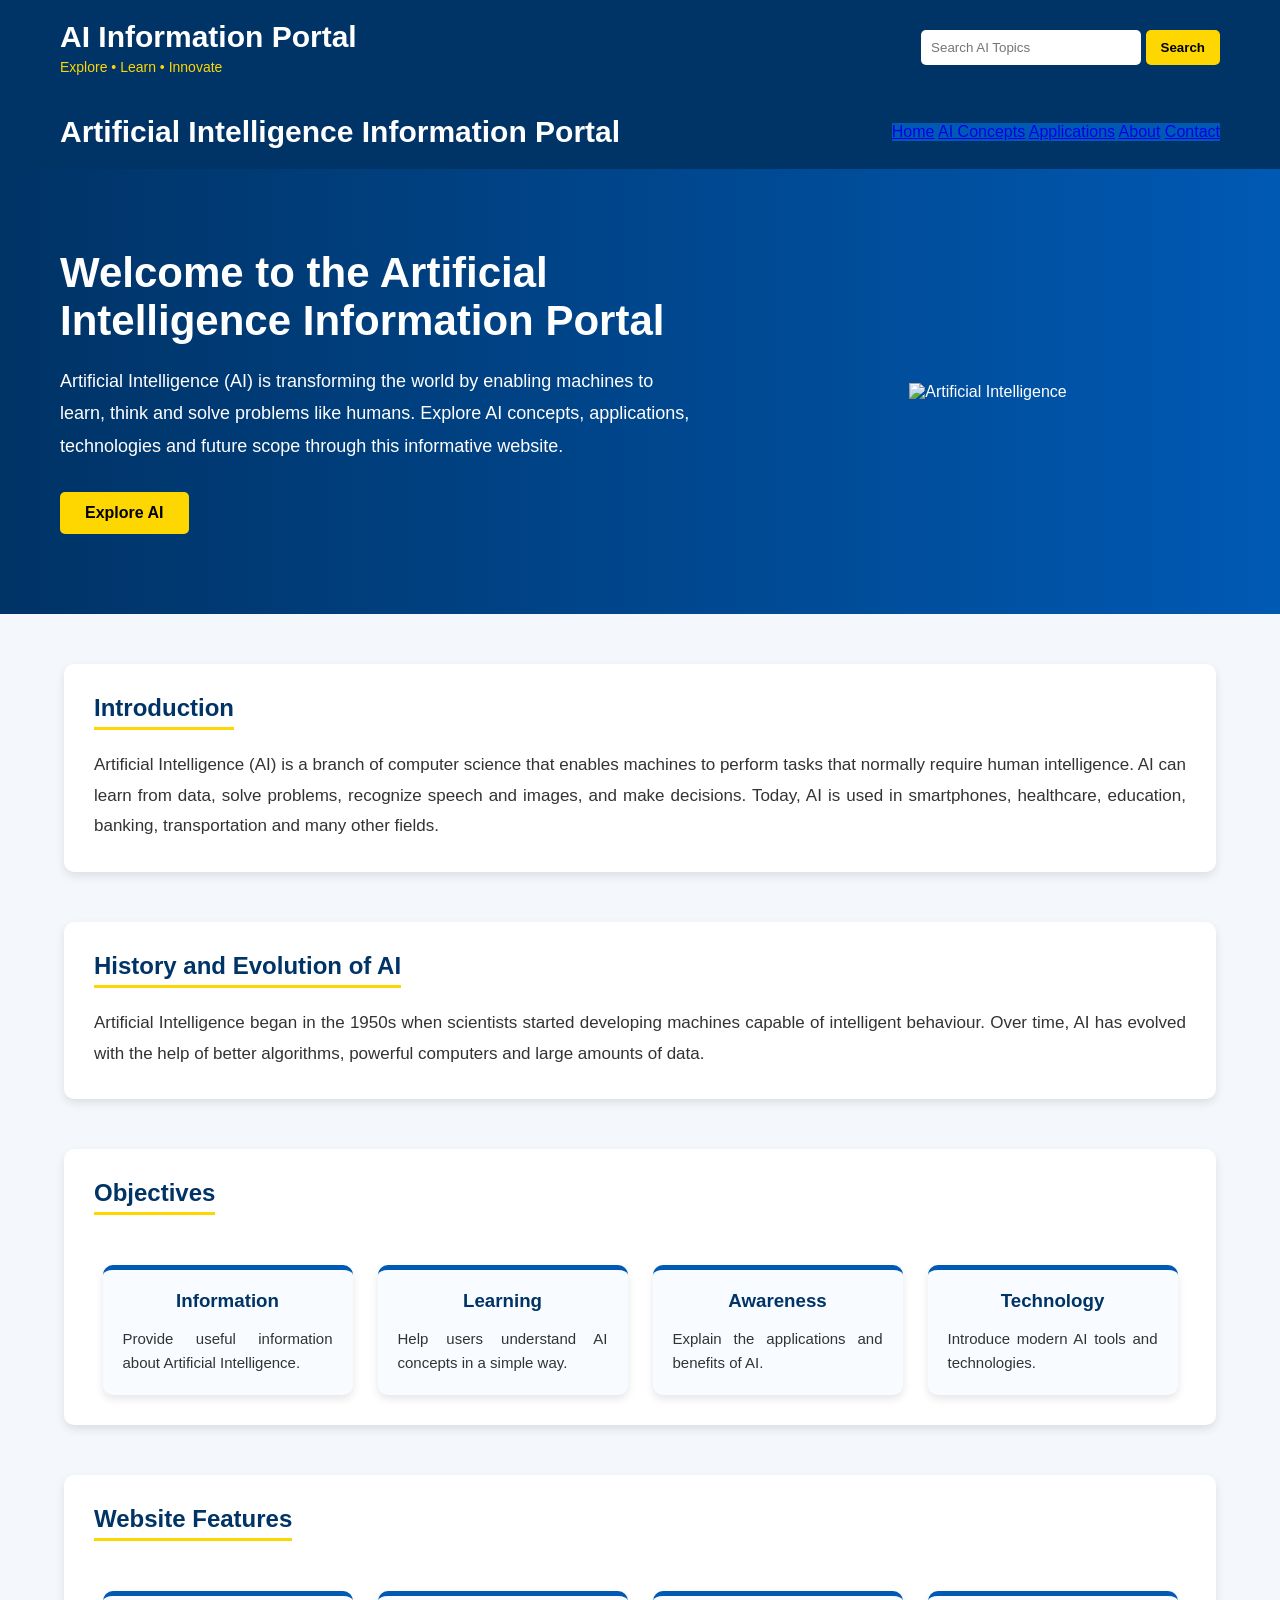
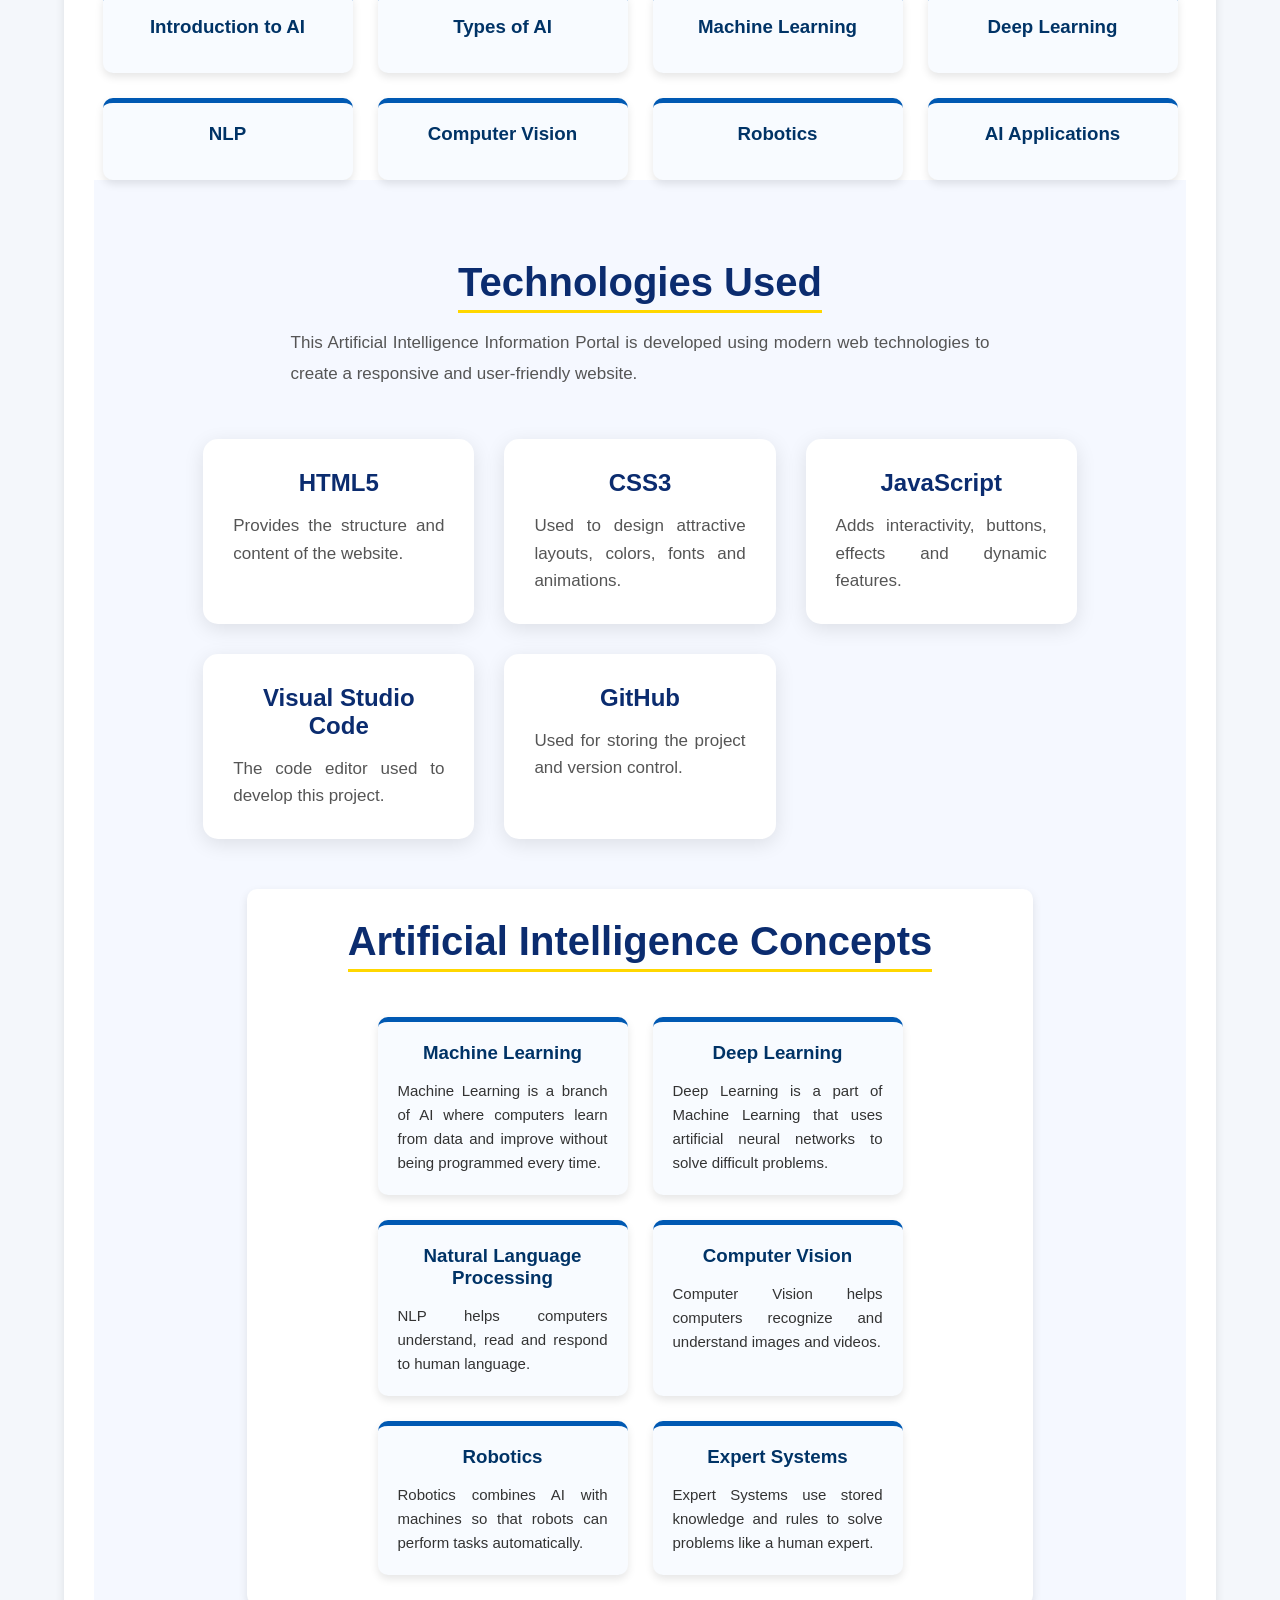
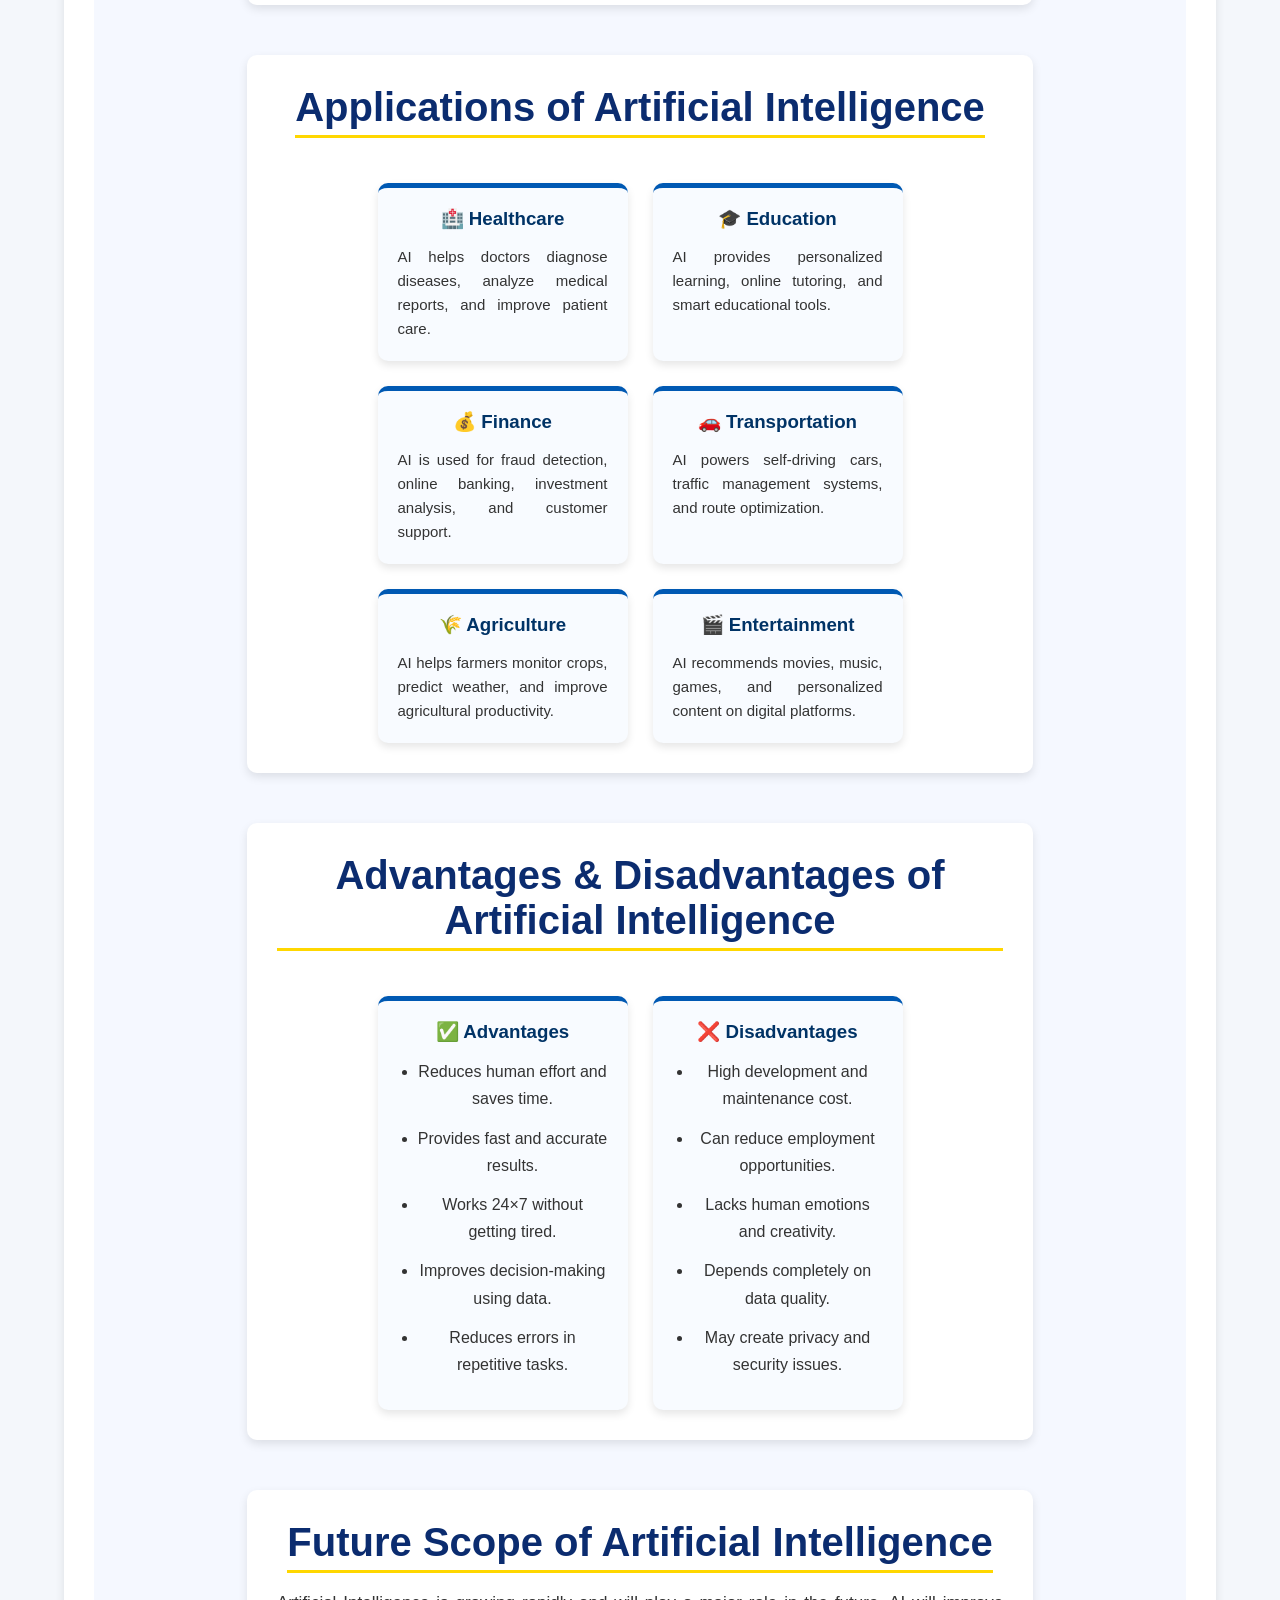
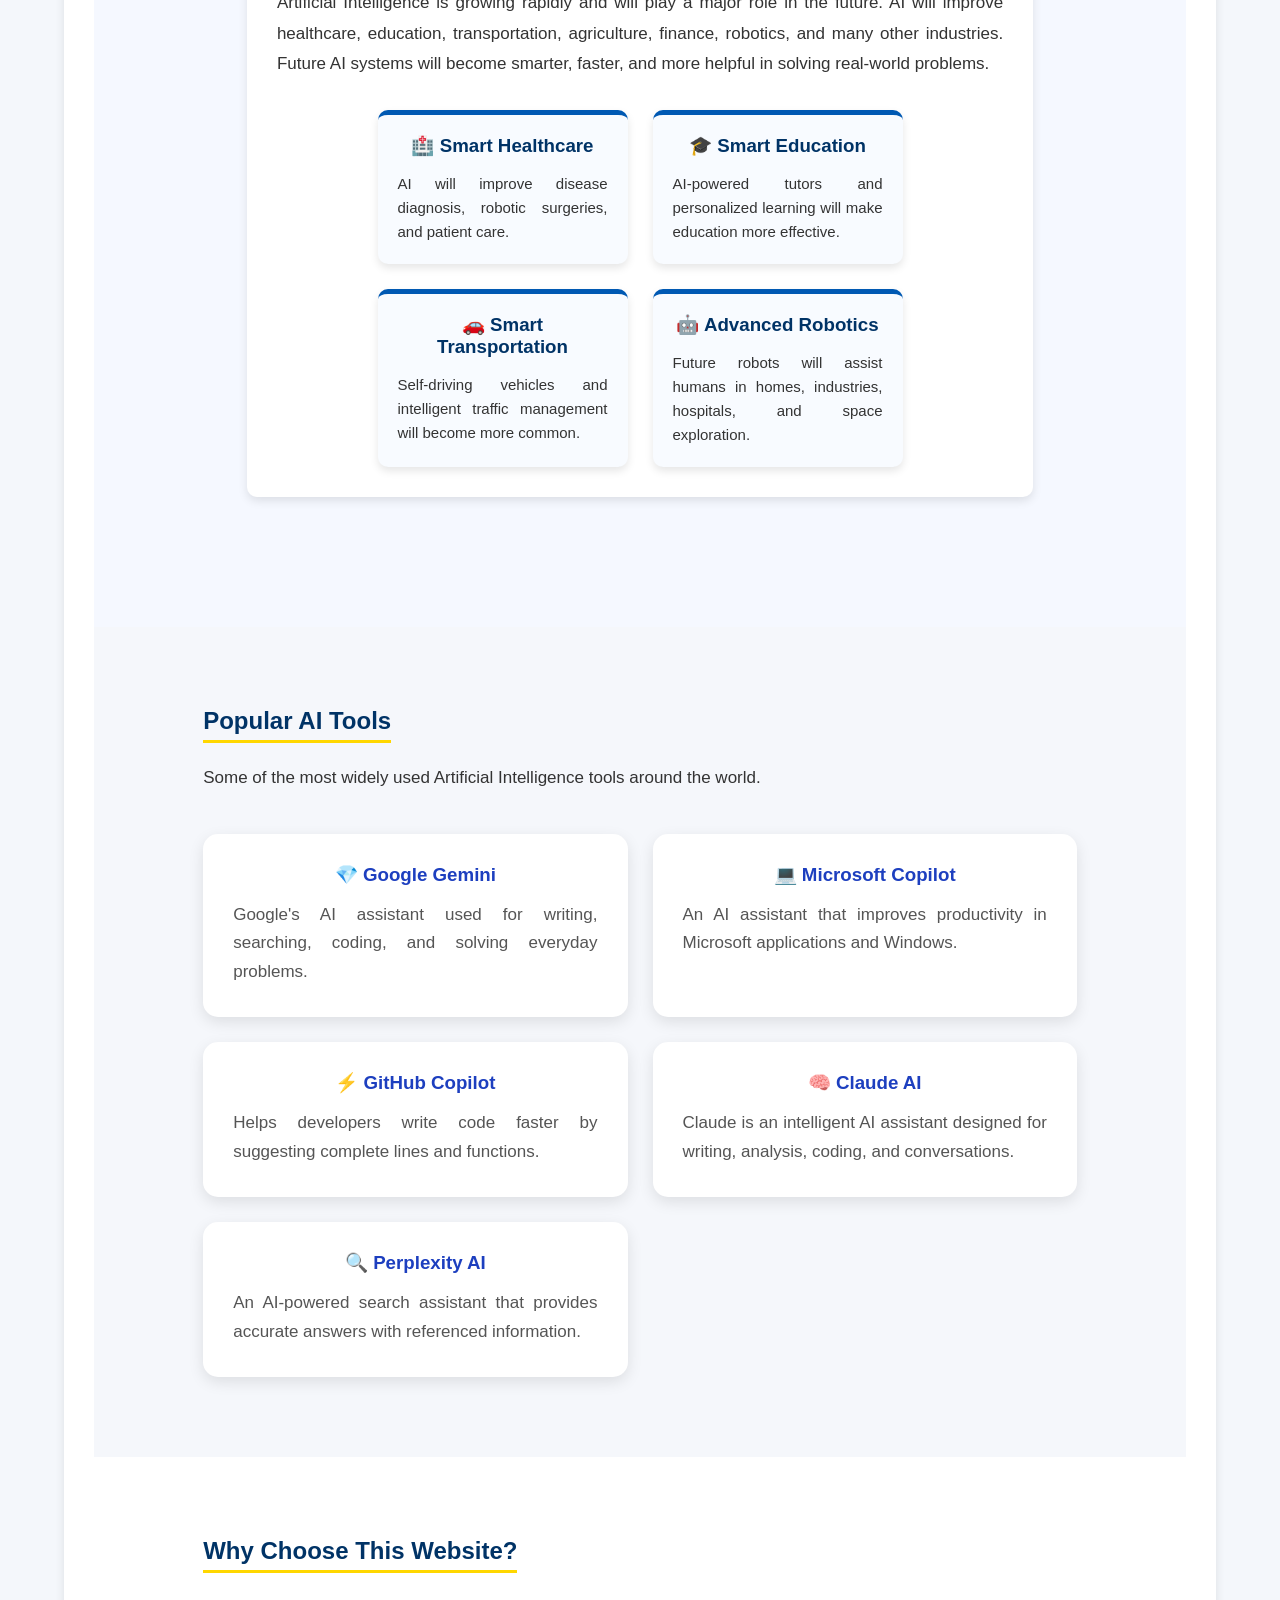
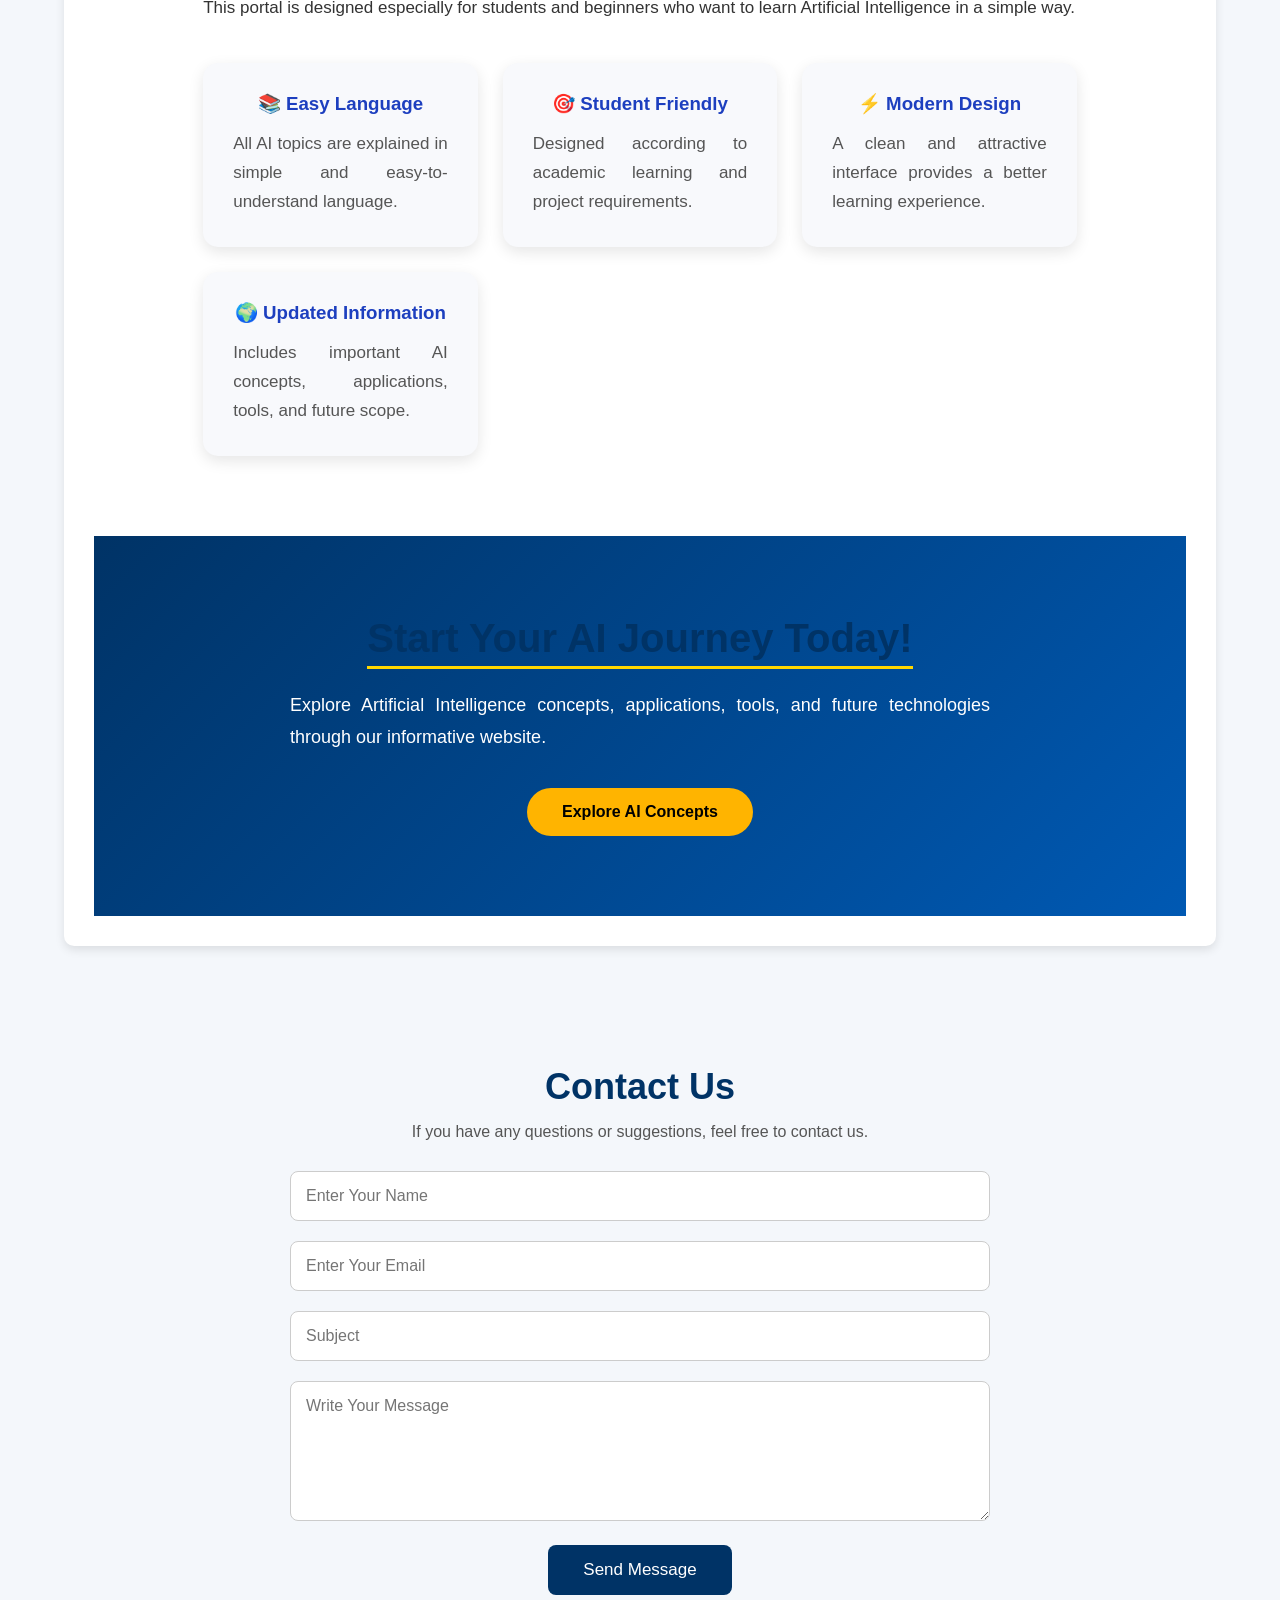
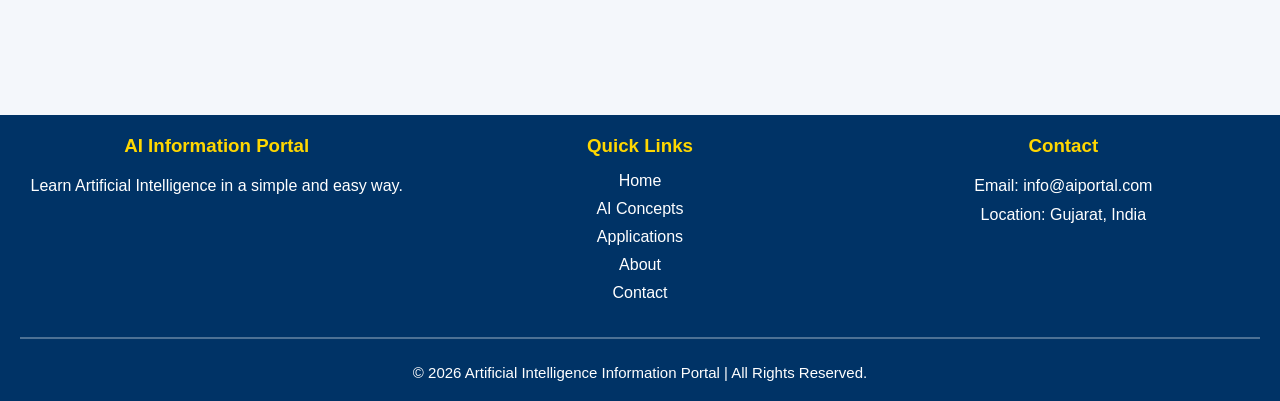
==== index.html @ 0cfbfbe3 "Add files via upload" ====
<!DOCTYPE html>
<html lang="en">

<head>
    <meta charset="UTF-8">
    <meta name="viewport" content="width=device-width, initial-scale=1.0">
    <title>Artificial Intelligence Information Portal</title>

    <link rel="stylesheet" href="style2.css">
</head>

<body>

    <!-- ================= HEADER ================= -->

    <header>

        <div class="logo">

            <h1>AI Information Portal</h1>

            <p>Explore • Learn • Innovate</p>

        </div>

        <div class="search">

            <input type="text" placeholder="Search AI Topics">

            <button>Search</button>

        </div>

    </header>

    <!-- ================= NAVIGATION ================= -->
<header>
    <div class="logo">
        <h1>Artificial Intelligence Information Portal</h1>
    </div>

   <nav>
    <a href="index.html">Home</a>
    <a href="#">AI Concepts</a>
    <a href="#">Applications</a>
    <a href="#">About</a>
    <a href="#">Contact</a>
</nav>
</header>
    <!-- ================= HERO SECTION ================= -->

    <section class="hero">

        <div class="hero-text">

            <h2>Welcome to the Artificial Intelligence Information Portal</h2>

            <p>

                Artificial Intelligence (AI) is transforming the world by enabling
                machines to learn, think and solve problems like humans.

                Explore AI concepts, applications, technologies and future scope
                through this informative website.

            </p>

            <a href="#" class="btn">
    Explore AI
</a>

        </div>

        <div class="hero-image">

            <!-- We will add an AI image later -->

            <img src="images/ai-banner.png"
                 alt="Artificial Intelligence">

        </div>

    </section>

    <!-- ================= INTRODUCTION ================= -->

    <section class="content">

        <h2>Introduction</h2>

        <p>

            Artificial Intelligence (AI) is a branch of computer science that
            enables machines to perform tasks that normally require human
            intelligence. AI can learn from data, solve problems,
            recognize speech and images, and make decisions.
            Today, AI is used in smartphones, healthcare,
            education, banking, transportation and many other fields.

        </p>

    </section>

    <!-- ================= HISTORY ================= -->

    <section class="content">

        <h2>History and Evolution of AI</h2>

        <p>

            Artificial Intelligence began in the 1950s when scientists started
            developing machines capable of intelligent behaviour.
            Over time, AI has evolved with the help of better algorithms,
            powerful computers and large amounts of data.

        </p>

    </section>
        <!-- ================= OBJECTIVES ================= -->

    <section class="content">

        <h2>Objectives</h2>

        <div class="card-container">

            <div class="card">
                <h3>Information</h3>
                <p>Provide useful information about Artificial Intelligence.</p>
            </div>

            <div class="card">
                <h3>Learning</h3>
                <p>Help users understand AI concepts in a simple way.</p>
            </div>

            <div class="card">
                <h3>Awareness</h3>
                <p>Explain the applications and benefits of AI.</p>
            </div>

            <div class="card">
                <h3>Technology</h3>
                <p>Introduce modern AI tools and technologies.</p>
            </div>

        </div>

    </section>

    <!-- ================= FEATURES ================= -->

    <section class="content">

        <h2>Website Features</h2>

        <div class="card-container">

            <div class="card">
                <h3>Introduction to AI</h3>
            </div>

            <div class="card">
                <h3>Types of AI</h3>
            </div>

            <div class="card">
                <h3>Machine Learning</h3>
            </div>

            <div class="card">
                <h3>Deep Learning</h3>
            </div>

            <div class="card">
                <h3>NLP</h3>
            </div>

            <div class="card">
                <h3>Computer Vision</h3>
            </div>

            <div class="card">
                <h3>Robotics</h3>
            </div>

            <div class="card">
                <h3>AI Applications</h3>
            </div>

        </div>
        <!-- Technologies Used Section -->
<section class="technologies">
    <div class="container">
        <h2>Technologies Used</h2>
        <p class="section-text">
            This Artificial Intelligence Information Portal is developed using modern web technologies to create a responsive and user-friendly website.
        </p>

        <div class="tech-container">

            <div class="tech-box">
                <h3>HTML5</h3>
                <p>Provides the structure and content of the website.</p>
            </div>

            <div class="tech-box">
                <h3>CSS3</h3>
                <p>Used to design attractive layouts, colors, fonts and animations.</p>
            </div>

            <div class="tech-box">
                <h3>JavaScript</h3>
                <p>Adds interactivity, buttons, effects and dynamic features.</p>
            </div>

            <div class="tech-box">
                <h3>Visual Studio Code</h3>
                <p>The code editor used to develop this project.</p>
            </div>

            <div class="tech-box">
                <h3>GitHub</h3>
                <p>Used for storing the project and version control.</p>
            </div>

        </div>
    </div>
    <!-- ================= AI CONCEPTS ================= -->

<section class="content">

<h2>Artificial Intelligence Concepts</h2>

<div class="card-container">

<div class="card">
<h3>Machine Learning</h3>
<p>Machine Learning is a branch of AI where computers learn from data and improve without being programmed every time.</p>
</div>

<div class="card">
<h3>Deep Learning</h3>
<p>Deep Learning is a part of Machine Learning that uses artificial neural networks to solve difficult problems.</p>
</div>

<div class="card">
<h3>Natural Language Processing</h3>
<p>NLP helps computers understand, read and respond to human language.</p>
</div>

<div class="card">
<h3>Computer Vision</h3>
<p>Computer Vision helps computers recognize and understand images and videos.</p>
</div>

<div class="card">
<h3>Robotics</h3>
<p>Robotics combines AI with machines so that robots can perform tasks automatically.</p>
</div>

<div class="card">
<h3>Expert Systems</h3>
<p>Expert Systems use stored knowledge and rules to solve problems like a human expert.</p>
</div>

</div>

</section>

<!-- ================= AI APPLICATIONS ================= -->

<section class="content">

<h2>Applications of Artificial Intelligence</h2>

<div class="card-container">

<div class="card">
<h3>🏥 Healthcare</h3>
<p>AI helps doctors diagnose diseases, analyze medical reports, and improve patient care.</p>
</div>

<div class="card">
<h3>🎓 Education</h3>
<p>AI provides personalized learning, online tutoring, and smart educational tools.</p>
</div>

<div class="card">
<h3>💰 Finance</h3>
<p>AI is used for fraud detection, online banking, investment analysis, and customer support.</p>
</div>

<div class="card">
<h3>🚗 Transportation</h3>
<p>AI powers self-driving cars, traffic management systems, and route optimization.</p>
</div>

<div class="card">
<h3>🌾 Agriculture</h3>
<p>AI helps farmers monitor crops, predict weather, and improve agricultural productivity.</p>
</div>

<div class="card">
<h3>🎬 Entertainment</h3>
<p>AI recommends movies, music, games, and personalized content on digital platforms.</p>
</div>

</div>

</section>

<!-- ================= ADVANTAGES & DISADVANTAGES ================= -->

<section class="content">

    <h2>Advantages & Disadvantages of Artificial Intelligence</h2>

    <div class="card-container">

        <div class="card">
            <h3>✅ Advantages</h3>

            <ul class="ai-list">
                <li>Reduces human effort and saves time.</li>
                <li>Provides fast and accurate results.</li>
                <li>Works 24×7 without getting tired.</li>
                <li>Improves decision-making using data.</li>
                <li>Reduces errors in repetitive tasks.</li>
            </ul>

        </div>

        <div class="card">
            <h3>❌ Disadvantages</h3>

            <ul class="ai-list">
                <li>High development and maintenance cost.</li>
                <li>Can reduce employment opportunities.</li>
                <li>Lacks human emotions and creativity.</li>
                <li>Depends completely on data quality.</li>
                <li>May create privacy and security issues.</li>
            </ul>

        </div>

    </div>

</section>

<!-- ================= FUTURE SCOPE ================= -->

<section class="content">

    <h2>Future Scope of Artificial Intelligence</h2>

    <p>
        Artificial Intelligence is growing rapidly and will play a major role in the future.
        AI will improve healthcare, education, transportation, agriculture, finance,
        robotics, and many other industries. Future AI systems will become smarter,
        faster, and more helpful in solving real-world problems.
    </p>

    <div class="card-container">

        <div class="card">
            <h3>🏥 Smart Healthcare</h3>
            <p>AI will improve disease diagnosis, robotic surgeries, and patient care.</p>
        </div>

        <div class="card">
            <h3>🎓 Smart Education</h3>
            <p>AI-powered tutors and personalized learning will make education more effective.</p>
        </div>

        <div class="card">
            <h3>🚗 Smart Transportation</h3>
            <p>Self-driving vehicles and intelligent traffic management will become more common.</p>
        </div>

        <div class="card">
            <h3>🤖 Advanced Robotics</h3>
            <p>Future robots will assist humans in homes, industries, hospitals, and space exploration.</p>
        </div>

    </div>

</section>

</section>
<!-- Popular AI Tools Section -->
<section class="ai-tools">

    <div class="section-title">
        <h2>Popular AI Tools</h2>
        <p>Some of the most widely used Artificial Intelligence tools around the world.</p>
    </div>

    <div class="tools-container">

        <div class="tool-card">
            <h3>💎 Google Gemini</h3>
            <p>Google's AI assistant used for writing, searching, coding, and solving everyday problems.</p>
        </div>

        <div class="tool-card">
            <h3>💻 Microsoft Copilot</h3>
            <p>An AI assistant that improves productivity in Microsoft applications and Windows.</p>
        </div>

        <div class="tool-card">
            <h3>⚡ GitHub Copilot</h3>
            <p>Helps developers write code faster by suggesting complete lines and functions.</p>
        </div>

        <div class="tool-card">
            <h3>🧠 Claude AI</h3>
            <p>Claude is an intelligent AI assistant designed for writing, analysis, coding, and conversations.</p>
        </div>

        <div class="tool-card">
            <h3>🔍 Perplexity AI</h3>
            <p>An AI-powered search assistant that provides accurate answers with referenced information.</p>
        </div>

    </div>

</section>
<!-- Why Choose This Website -->

<section class="why-us">

    <div class="section-title">
        <h2>Why Choose This Website?</h2>
        <p>This portal is designed especially for students and beginners who want to learn Artificial Intelligence in a simple way.</p>
    </div>

    <div class="why-container">

        <div class="why-card">
            <h3>📚 Easy Language</h3>
            <p>All AI topics are explained in simple and easy-to-understand language.</p>
        </div>

        <div class="why-card">
            <h3>🎯 Student Friendly</h3>
            <p>Designed according to academic learning and project requirements.</p>
        </div>

        <div class="why-card">
            <h3>⚡ Modern Design</h3>
            <p>A clean and attractive interface provides a better learning experience.</p>
        </div>

        <div class="why-card">
            <h3>🌍 Updated Information</h3>
            <p>Includes important AI concepts, applications, tools, and future scope.</p>
        </div>

    </div>

</section>
<!-- Call To Action -->

<section class="cta">

    <h2>Start Your AI Journey Today!</h2>

    <p>
        Explore Artificial Intelligence concepts, applications, tools, and future technologies through our informative website.
    </p>

   <a href="#" class="cta-btn">
    Explore AI Concepts
</a>

</section>
    </section>

    <!-- ================= CONTACT SECTION ================= -->

<section class="contact-section">

    <h2>Contact Us</h2>

    <p>If you have any questions or suggestions, feel free to contact us.</p>

    <form class="contact-form">

        <input type="text" placeholder="Enter Your Name" required>

        <input type="email" placeholder="Enter Your Email" required>

        <input type="text" placeholder="Subject">

        <textarea rows="6" placeholder="Write Your Message"></textarea>

        <button type="submit">Send Message</button>

    </form>

</section>

    <!-- ================= FOOTER ================= -->

    <footer>

        <div class="footer-container">

            <div class="footer-section">

                <h3>AI Information Portal</h3>

                <p>
                    Learn Artificial Intelligence in a simple and easy way.
                </p>

            </div>

            <div class="footer-section">

                <h3>Quick Links</h3>

                <ul>
                    <li><a href="index.html">Home</a></li>
                    <li><a href="concepts.html">AI Concepts</a></li>
                    <li><a href="applications.html">Applications</a></li>
                    <li><a href="about.html">About</a></li>
                    <li><a href="contact.html">Contact</a></li>
                </ul>

            </div>

            <div class="footer-section">

                <h3>Contact</h3>

                <p>Email: info@aiportal.com</p>
                <p>Location: Gujarat, India</p>

            </div>

        </div>

        <hr>

        <p class="copyright">
            © 2026 Artificial Intelligence Information Portal | All Rights Reserved.
        </p>

    </footer>

</body>
</html>
---- style2.css ----
/* =========================
   GENERAL STYLING
========================= */

*{
    margin:0;
    padding:0;
    box-sizing:border-box;
    font-family:Arial, Helvetica, sans-serif;
}

body{
    background:#f4f7fb;
    color:#333;
}

/* =========================
   HEADER
========================= */

header{
    background:#003366;
    color:white;
    display:flex;
    justify-content:space-between;
    align-items:center;
    padding:20px 60px;
}

.logo h1{
    font-size:30px;
}

.logo p{
    font-size:14px;
    margin-top:5px;
    color:#FFD700;
}

.search input{
    padding:10px;
    width:220px;
    border:none;
    border-radius:5px;
}

.search button{
    padding:10px 15px;
    border:none;
    border-radius:5px;
    background:#FFD700;
    cursor:pointer;
    font-weight:bold;
}

.search button:hover{
    background:white;
}

/* =========================
   NAVIGATION
========================= */

nav{
    background:#0059b3;
}

nav ul{
    list-style:none;
    display:flex;
    justify-content:center;
}

nav ul li{
    margin:15px;
}

nav ul li a{
    color:white;
    text-decoration:none;
    font-weight:bold;
    transition:0.3s;
}

nav ul li a:hover{
    color:#FFD700;
}
/* =========================
   HERO SECTION
========================= */

.hero{
    display:flex;
    justify-content:space-between;
    align-items:center;
    padding:80px 60px;
    background:linear-gradient(to right,#003366,#0059b3);
    color:white;
}

.hero-text{
    width:55%;
}

.hero-text h2{
    font-size:42px;
    margin-bottom:20px;
}

.hero-text p{
    font-size:18px;
    line-height:1.8;
    margin-bottom:30px;
}

.btn{
    display:inline-block;
    background:#FFD700;
    color:black;
    text-decoration:none;
    padding:12px 25px;
    border-radius:5px;
    font-weight:bold;
}

.btn:hover{
    background:white;
}

.hero-image{
    width:40%;
    text-align:center;
}

.hero-image img{
    width:100%;
    max-width:400px;
}
/* =========================
   CONTENT SECTION
========================= */

.content{
    width:90%;
    margin:50px auto;
    background:#ffffff;
    padding:30px;
    border-radius:10px;
    box-shadow:0 4px 10px rgba(0,0,0,0.1);
}

.content h2{
    color:#003366;
    margin-bottom:20px;
    border-bottom:3px solid #FFD700;
    display:inline-block;
    padding-bottom:5px;
}

.content p{
    font-size:17px;
    line-height:1.8;
    text-align:justify;
}

/* =========================
   CARD SECTION
========================= */

.card-container{
    display:flex;
    flex-wrap:wrap;
    justify-content:center;
    gap:25px;
    margin-top:30px;
}

.card{
    background:#f8fbff;
    width:250px;
    padding:20px;
    border-radius:10px;
    text-align:center;
    box-shadow:0 4px 8px rgba(0,0,0,0.1);
    transition:0.3s;
    border-top:5px solid #0059b3;
}

.card:hover{
    transform:translateY(-8px);
    box-shadow:0 8px 20px rgba(0,0,0,0.2);
}

.card h3{
    color:#003366;
    margin-bottom:15px;
}

.card p{
    font-size:15px;
    line-height:1.6;
}

/* =========================
   FOOTER
========================= */

footer{
    background:#003366;
    color:white;
    margin-top:60px;
    padding:40px 30px 20px;
}

.footer-container{
    display:flex;
    justify-content:space-between;
    flex-wrap:wrap;
    gap:30px;
}

.footer-section{
    flex:1;
    min-width:220px;
}

.footer-section h3{
    color:#FFD700;
    margin-bottom:15px;
}

.footer-section p{
    line-height:1.8;
}

.footer-section ul{
    list-style:none;
    padding:0;
}

.footer-section ul li{
    margin:10px 0;
}

.footer-section ul li a{
    color:white;
    text-decoration:none;
    transition:0.3s;
}

.footer-section ul li a:hover{
    color:#FFD700;
}

footer hr{
    margin:25px 0;
    border:1px solid rgba(255,255,255,0.3);
}

.copyright{
    text-align:center;
    font-size:15px;
}

/* =========================
   RESPONSIVE DESIGN
========================= */

@media(max-width:768px){

    header{
        flex-direction:column;
        text-align:center;
        gap:20px;
    }

    .hero{
        flex-direction:column;
        text-align:center;
    }

    .hero-text{
        width:100%;
    }

    .hero-image{
        width:100%;
        margin-top:30px;
    }

    nav ul{
        flex-direction:column;
        align-items:center;
    }

    .footer-container{
        flex-direction:column;
        text-align:center;
    }
}
/* ===============================
   Technologies Section
================================= */

.technologies{
    padding:80px 10%;
    background:#f5f8ff;
    text-align:center;
}

.technologies h2{
    font-size:40px;
    color:#0b2c6f;
    margin-bottom:15px;
}

.section-text{
    width:80%;
    margin:auto;
    color:#555;
    font-size:18px;
    margin-bottom:50px;
    line-height:1.8;
}

.tech-container{
    display:grid;
    grid-template-columns:repeat(auto-fit,minmax(220px,1fr));
    gap:30px;
}

.tech-box{
    background:white;
    padding:30px;
    border-radius:15px;
    box-shadow:0 5px 20px rgba(0,0,0,0.1);
    transition:.4s;
}

.tech-box:hover{
    transform:translateY(-10px);
}

.tech-box h3{
    color:#0b2c6f;
    margin-bottom:15px;
    font-size:24px;
}

.tech-box p{
    color:#555;
    line-height:1.6;
}
/* Popular AI Tools */

.ai-tools{
    padding:80px 10%;
    background:#f5f7fb;
}

.tools-container{
    display:grid;
    grid-template-columns:repeat(auto-fit,minmax(280px,1fr));
    gap:25px;
    margin-top:40px;
}

.tool-card{
    background:#fff;
    padding:30px;
    border-radius:15px;
    text-align:center;
    box-shadow:0 5px 15px rgba(0,0,0,0.1);
    transition:.3s;
}

.tool-card:hover{
    transform:translateY(-10px);
}

.tool-card h3{
    color:#1d3fbf;
    margin-bottom:15px;
}

.tool-card p{
    color:#555;
    line-height:1.7;
}
/* Why Choose This Website */

.why-us{
    padding:80px 10%;
    background:#ffffff;
}

.why-container{
    display:grid;
    grid-template-columns:repeat(auto-fit,minmax(250px,1fr));
    gap:25px;
    margin-top:40px;
}

.why-card{
    background:#f8f9fc;
    padding:30px;
    border-radius:15px;
    text-align:center;
    box-shadow:0 5px 15px rgba(0,0,0,0.1);
    transition:0.3s;
}

.why-card:hover{
    transform:translateY(-10px);
    background:#eef4ff;
}

.why-card h3{
    color:#1d3fbf;
    margin-bottom:15px;
}

.why-card p{
    color:#555;
    line-height:1.7;
}
/* Call To Action */

.cta{
    background:linear-gradient(135deg,#003366,#0059b3);
    color:white;
    text-align:center;
    padding:80px 10%;
}

.cta h2{
    font-size:40px;
    margin-bottom:20px;
}

.cta p{
    font-size:18px;
    max-width:700px;
    margin:auto;
    line-height:1.8;
    margin-bottom:35px;
}

.cta-btn{
    display:inline-block;
    padding:15px 35px;
    background:#ffb400;
    color:#000;
    text-decoration:none;
    border-radius:30px;
    font-weight:bold;
    transition:.3s;
}

.cta-btn:hover{
    background:white;
    color:#003366;
}
/* ===========================
   AI CONCEPT PAGE
=========================== */

.page-banner{
    background: linear-gradient(135deg,#003366,#0066cc);
    color:white;
    text-align:center;
    padding:70px 20px;
}

.page-banner h1{
    font-size:42px;
    margin-bottom:15px;
}

.page-banner p{
    font-size:20px;
}

.concept-container{
    width:90%;
    margin:50px auto;
    display:grid;
    grid-template-columns:repeat(auto-fit,minmax(300px,1fr));
    gap:25px;
}

.concept-card{
    background:white;
    padding:25px;
    border-radius:12px;
    box-shadow:0 5px 15px rgba(0,0,0,0.15);
    transition:0.3s;
}

.concept-card:hover{
    transform:translateY(-8px);
}

.concept-card h2{
    color:#003366;
    margin-bottom:15px;
    font-size:24px;
}

.concept-card p{
    color:#555;
    line-height:1.8;
    font-size:16px;
}

.active{
    color:#ff9800;
    font-weight:bold;
}

footer{
    background:#003366;
    color:white;
    text-align:center;
    padding:20px;
    margin-top:50px;
}
/* Advantages & Disadvantages */

.ai-list{
    margin-top:15px;
    padding-left:20px;
}

.ai-list li{
    margin-bottom:12px;
    line-height:1.7;
}
/* ================= CONTACT SECTION ================= */

.contact-section{
    background:#f4f7fb;
    padding:70px 10%;
    text-align:center;
}

.contact-section h2{
    color:#003366;
    font-size:36px;
    margin-bottom:15px;
}

.contact-section p{
    color:#555;
    margin-bottom:30px;
}

.contact-form{
    max-width:700px;
    margin:auto;
}

.contact-form input,
.contact-form textarea{
    width:100%;
    padding:15px;
    margin-bottom:20px;
    border:1px solid #ccc;
    border-radius:8px;
    font-size:16px;
}

.contact-form textarea{
    resize:vertical;
}

.contact-form button{
    background:#003366;
    color:white;
    border:none;
    padding:15px 35px;
    border-radius:8px;
    font-size:17px;
    cursor:pointer;
    transition:.3s;
}

.contact-form button:hover{
    background:#0059b3;
}
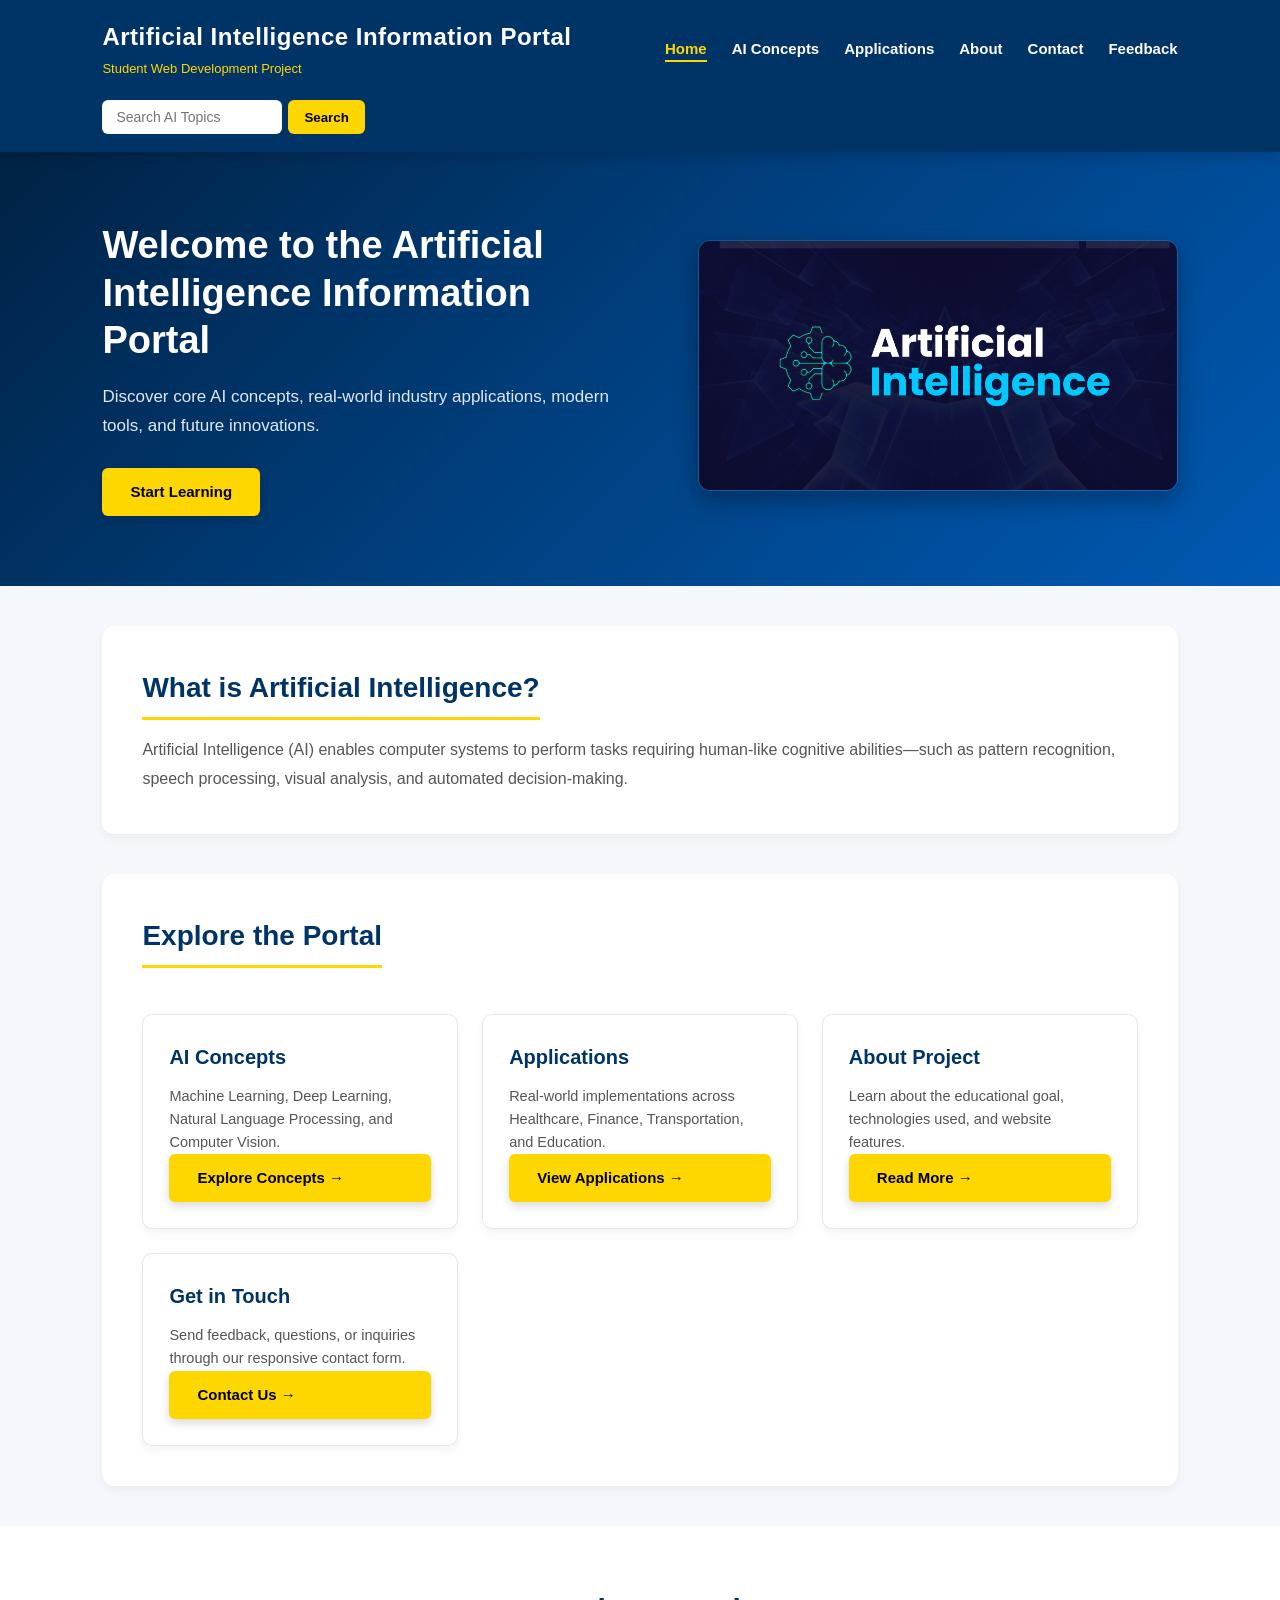
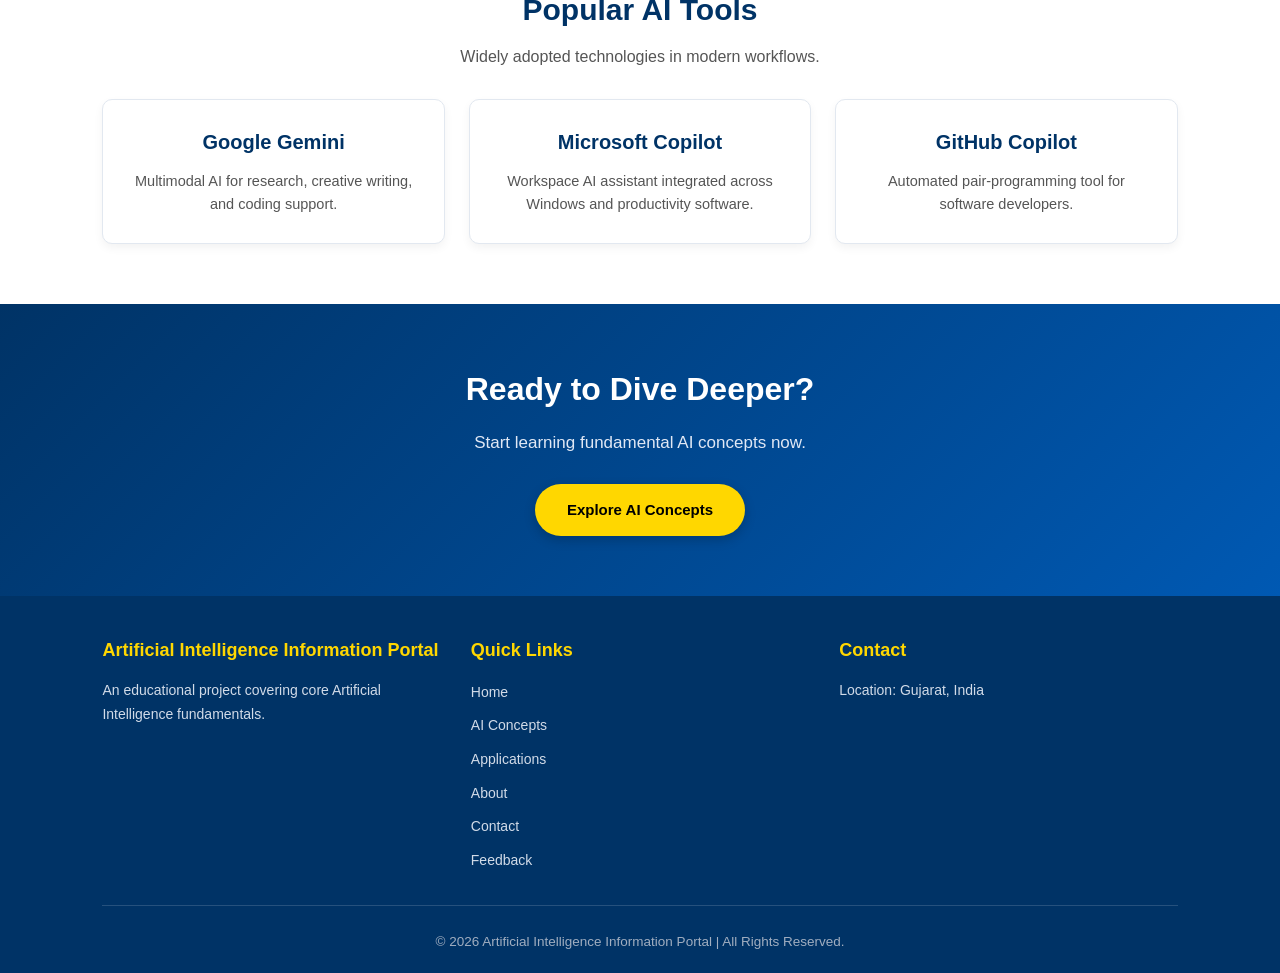
==== commit d6d5354e: "Rename index2.html to index.html" ====
--- a/index.html
+++ b/index.html
@@ -4,552 +4,138 @@
 <head>
     <meta charset="UTF-8">
     <meta name="viewport" content="width=device-width, initial-scale=1.0">
-    <title>Artificial Intelligence Information Portal</title>
-
-    <link rel="stylesheet" href="style2.css">
+    <title>Artificial Intelligence Information Portal - Home</title>
+    <link rel="stylesheet" href="style.css">
 </head>
 
 <body>
 
-    <!-- ================= HEADER ================= -->
-
     <header>
-
         <div class="logo">
-
-            <h1>AI Information Portal</h1>
-
-            <p>Explore • Learn • Innovate</p>
-
+            <h1>Artificial Intelligence Information Portal</h1>
+            <p>Student Web Development Project</p>
         </div>
 
+        <nav>
+            <ul>
+                <li><a href="index.html" class="active">Home</a></li>
+                <li><a href="concepts.html">AI Concepts</a></li>
+                <li><a href="applications.html">Applications</a></li>
+                <li><a href="about.html">About</a></li>
+                <li><a href="contact.html">Contact</a></li>
+                <li><a href="feedback.html">Feedback</a></li>
+            </ul>
+        </nav>
+
         <div class="search">
-
             <input type="text" placeholder="Search AI Topics">
-
-            <button>Search</button>
-
+            <button type="button">Search</button>
         </div>
-
     </header>
 
-    <!-- ================= NAVIGATION ================= -->
-<header>
-    <div class="logo">
-        <h1>Artificial Intelligence Information Portal</h1>
-    </div>
-
-   <nav>
-    <a href="index.html">Home</a>
-    <a href="#">AI Concepts</a>
-    <a href="#">Applications</a>
-    <a href="#">About</a>
-    <a href="#">Contact</a>
-</nav>
-</header>
-    <!-- ================= HERO SECTION ================= -->
-
     <section class="hero">
-
         <div class="hero-text">
-
             <h2>Welcome to the Artificial Intelligence Information Portal</h2>
-
             <p>
-
-                Artificial Intelligence (AI) is transforming the world by enabling
-                machines to learn, think and solve problems like humans.
-
-                Explore AI concepts, applications, technologies and future scope
-                through this informative website.
-
+                Discover core AI concepts, real-world industry applications, modern tools, and future innovations.
             </p>
-
-            <a href="#" class="btn">
-    Explore AI
-</a>
-
+            <a href="concepts.html" class="btn">Start Learning</a>
         </div>
-
         <div class="hero-image">
-
-            <!-- We will add an AI image later -->
-
-            <img src="images/ai-banner.png"
-                 alt="Artificial Intelligence">
-
+<img src="ai-image.png" alt="Artificial Intelligence Portal Graphic">
         </div>
-
     </section>
 
-    <!-- ================= INTRODUCTION ================= -->
+    <main>
+        <section class="content">
+            <h2>What is Artificial Intelligence?</h2>
+            <p>
+                Artificial Intelligence (AI) enables computer systems to perform tasks requiring human-like cognitive abilities—such as pattern recognition, speech processing, visual analysis, and automated decision-making.
+            </p>
+        </section>
 
-    <section class="content">
+        <section class="content">
+            <h2>Explore the Portal</h2>
+            <div class="card-container">
+                <div class="card">
+                    <h3>AI Concepts</h3>
+                    <p>Machine Learning, Deep Learning, Natural Language Processing, and Computer Vision.</p>
+                    <a href="concepts.html" class="btn-secondary">Explore Concepts →</a>
+                </div>
+                <div class="card">
+                    <h3>Applications</h3>
+                    <p>Real-world implementations across Healthcare, Finance, Transportation, and Education.</p>
+                    <a href="applications.html" class="btn-secondary">View Applications →</a>
+                </div>
+                <div class="card">
+                    <h3>About Project</h3>
+                    <p>Learn about the educational goal, technologies used, and website features.</p>
+                    <a href="about.html" class="btn-secondary">Read More →</a>
+                </div>
+                <div class="card">
+                    <h3>Get in Touch</h3>
+                    <p>Send feedback, questions, or inquiries through our responsive contact form.</p>
+                    <a href="contact.html" class="btn-secondary">Contact Us →</a>
+                </div>
+            </div>
+        </section>
 
-        <h2>Introduction</h2>
+        <section class="ai-tools">
+            <div class="section-title">
+                <h2>Popular AI Tools</h2>
+                <p>Widely adopted technologies in modern workflows.</p>
+            </div>
+            <div class="tools-container">
+                <div class="tool-card">
+                    <h3>Google Gemini</h3>
+                    <p>Multimodal AI for research, creative writing, and coding support.</p>
+                </div>
+                <div class="tool-card">
+                    <h3>Microsoft Copilot</h3>
+                    <p>Workspace AI assistant integrated across Windows and productivity software.</p>
+                </div>
+                <div class="tool-card">
+                    <h3>GitHub Copilot</h3>
+                    <p>Automated pair-programming tool for software developers.</p>
+                </div>
+            </div>
+        </section>
+    </main>
 
-        <p>
-
-            Artificial Intelligence (AI) is a branch of computer science that
-            enables machines to perform tasks that normally require human
-            intelligence. AI can learn from data, solve problems,
-            recognize speech and images, and make decisions.
-            Today, AI is used in smartphones, healthcare,
-            education, banking, transportation and many other fields.
-
-        </p>
-
+    <section class="cta">
+        <h2>Ready to Dive Deeper?</h2>
+        <p>Start learning fundamental AI concepts now.</p>
+        <a href="concepts.html" class="cta-btn">Explore AI Concepts</a>
     </section>
 
-    <!-- ================= HISTORY ================= -->
-
-    <section class="content">
-
-        <h2>History and Evolution of AI</h2>
-
-        <p>
-
-            Artificial Intelligence began in the 1950s when scientists started
-            developing machines capable of intelligent behaviour.
-            Over time, AI has evolved with the help of better algorithms,
-            powerful computers and large amounts of data.
-
-        </p>
-
-    </section>
-        <!-- ================= OBJECTIVES ================= -->
-
-    <section class="content">
-
-        <h2>Objectives</h2>
-
-        <div class="card-container">
-
-            <div class="card">
-                <h3>Information</h3>
-                <p>Provide useful information about Artificial Intelligence.</p>
+    <footer>
+        <div class="footer-container">
+            <div class="footer-section">
+                <h3>Artificial Intelligence Information Portal</h3>
+                <p>An educational project covering core Artificial Intelligence fundamentals.</p>
             </div>
-
-            <div class="card">
-                <h3>Learning</h3>
-                <p>Help users understand AI concepts in a simple way.</p>
-            </div>
-
-            <div class="card">
-                <h3>Awareness</h3>
-                <p>Explain the applications and benefits of AI.</p>
-            </div>
-
-            <div class="card">
-                <h3>Technology</h3>
-                <p>Introduce modern AI tools and technologies.</p>
-            </div>
-
-        </div>
-
-    </section>
-
-    <!-- ================= FEATURES ================= -->
-
-    <section class="content">
-
-        <h2>Website Features</h2>
-
-        <div class="card-container">
-
-            <div class="card">
-                <h3>Introduction to AI</h3>
-            </div>
-
-            <div class="card">
-                <h3>Types of AI</h3>
-            </div>
-
-            <div class="card">
-                <h3>Machine Learning</h3>
-            </div>
-
-            <div class="card">
-                <h3>Deep Learning</h3>
-            </div>
-
-            <div class="card">
-                <h3>NLP</h3>
-            </div>
-
-            <div class="card">
-                <h3>Computer Vision</h3>
-            </div>
-
-            <div class="card">
-                <h3>Robotics</h3>
-            </div>
-
-            <div class="card">
-                <h3>AI Applications</h3>
-            </div>
-
-        </div>
-        <!-- Technologies Used Section -->
-<section class="technologies">
-    <div class="container">
-        <h2>Technologies Used</h2>
-        <p class="section-text">
-            This Artificial Intelligence Information Portal is developed using modern web technologies to create a responsive and user-friendly website.
-        </p>
-
-        <div class="tech-container">
-
-            <div class="tech-box">
-                <h3>HTML5</h3>
-                <p>Provides the structure and content of the website.</p>
-            </div>
-
-            <div class="tech-box">
-                <h3>CSS3</h3>
-                <p>Used to design attractive layouts, colors, fonts and animations.</p>
-            </div>
-
-            <div class="tech-box">
-                <h3>JavaScript</h3>
-                <p>Adds interactivity, buttons, effects and dynamic features.</p>
-            </div>
-
-            <div class="tech-box">
-                <h3>Visual Studio Code</h3>
-                <p>The code editor used to develop this project.</p>
-            </div>
-
-            <div class="tech-box">
-                <h3>GitHub</h3>
-                <p>Used for storing the project and version control.</p>
-            </div>
-
-        </div>
-    </div>
-    <!-- ================= AI CONCEPTS ================= -->
-
-<section class="content">
-
-<h2>Artificial Intelligence Concepts</h2>
-
-<div class="card-container">
-
-<div class="card">
-<h3>Machine Learning</h3>
-<p>Machine Learning is a branch of AI where computers learn from data and improve without being programmed every time.</p>
-</div>
-
-<div class="card">
-<h3>Deep Learning</h3>
-<p>Deep Learning is a part of Machine Learning that uses artificial neural networks to solve difficult problems.</p>
-</div>
-
-<div class="card">
-<h3>Natural Language Processing</h3>
-<p>NLP helps computers understand, read and respond to human language.</p>
-</div>
-
-<div class="card">
-<h3>Computer Vision</h3>
-<p>Computer Vision helps computers recognize and understand images and videos.</p>
-</div>
-
-<div class="card">
-<h3>Robotics</h3>
-<p>Robotics combines AI with machines so that robots can perform tasks automatically.</p>
-</div>
-
-<div class="card">
-<h3>Expert Systems</h3>
-<p>Expert Systems use stored knowledge and rules to solve problems like a human expert.</p>
-</div>
-
-</div>
-
-</section>
-
-<!-- ================= AI APPLICATIONS ================= -->
-
-<section class="content">
-
-<h2>Applications of Artificial Intelligence</h2>
-
-<div class="card-container">
-
-<div class="card">
-<h3>🏥 Healthcare</h3>
-<p>AI helps doctors diagnose diseases, analyze medical reports, and improve patient care.</p>
-</div>
-
-<div class="card">
-<h3>🎓 Education</h3>
-<p>AI provides personalized learning, online tutoring, and smart educational tools.</p>
-</div>
-
-<div class="card">
-<h3>💰 Finance</h3>
-<p>AI is used for fraud detection, online banking, investment analysis, and customer support.</p>
-</div>
-
-<div class="card">
-<h3>🚗 Transportation</h3>
-<p>AI powers self-driving cars, traffic management systems, and route optimization.</p>
-</div>
-
-<div class="card">
-<h3>🌾 Agriculture</h3>
-<p>AI helps farmers monitor crops, predict weather, and improve agricultural productivity.</p>
-</div>
-
-<div class="card">
-<h3>🎬 Entertainment</h3>
-<p>AI recommends movies, music, games, and personalized content on digital platforms.</p>
-</div>
-
-</div>
-
-</section>
-
-<!-- ================= ADVANTAGES & DISADVANTAGES ================= -->
-
-<section class="content">
-
-    <h2>Advantages & Disadvantages of Artificial Intelligence</h2>
-
-    <div class="card-container">
-
-        <div class="card">
-            <h3>✅ Advantages</h3>
-
-            <ul class="ai-list">
-                <li>Reduces human effort and saves time.</li>
-                <li>Provides fast and accurate results.</li>
-                <li>Works 24×7 without getting tired.</li>
-                <li>Improves decision-making using data.</li>
-                <li>Reduces errors in repetitive tasks.</li>
-            </ul>
-
-        </div>
-
-        <div class="card">
-            <h3>❌ Disadvantages</h3>
-
-            <ul class="ai-list">
-                <li>High development and maintenance cost.</li>
-                <li>Can reduce employment opportunities.</li>
-                <li>Lacks human emotions and creativity.</li>
-                <li>Depends completely on data quality.</li>
-                <li>May create privacy and security issues.</li>
-            </ul>
-
-        </div>
-
-    </div>
-
-</section>
-
-<!-- ================= FUTURE SCOPE ================= -->
-
-<section class="content">
-
-    <h2>Future Scope of Artificial Intelligence</h2>
-
-    <p>
-        Artificial Intelligence is growing rapidly and will play a major role in the future.
-        AI will improve healthcare, education, transportation, agriculture, finance,
-        robotics, and many other industries. Future AI systems will become smarter,
-        faster, and more helpful in solving real-world problems.
-    </p>
-
-    <div class="card-container">
-
-        <div class="card">
-            <h3>🏥 Smart Healthcare</h3>
-            <p>AI will improve disease diagnosis, robotic surgeries, and patient care.</p>
-        </div>
-
-        <div class="card">
-            <h3>🎓 Smart Education</h3>
-            <p>AI-powered tutors and personalized learning will make education more effective.</p>
-        </div>
-
-        <div class="card">
-            <h3>🚗 Smart Transportation</h3>
-            <p>Self-driving vehicles and intelligent traffic management will become more common.</p>
-        </div>
-
-        <div class="card">
-            <h3>🤖 Advanced Robotics</h3>
-            <p>Future robots will assist humans in homes, industries, hospitals, and space exploration.</p>
-        </div>
-
-    </div>
-
-</section>
-
-</section>
-<!-- Popular AI Tools Section -->
-<section class="ai-tools">
-
-    <div class="section-title">
-        <h2>Popular AI Tools</h2>
-        <p>Some of the most widely used Artificial Intelligence tools around the world.</p>
-    </div>
-
-    <div class="tools-container">
-
-        <div class="tool-card">
-            <h3>💎 Google Gemini</h3>
-            <p>Google's AI assistant used for writing, searching, coding, and solving everyday problems.</p>
-        </div>
-
-        <div class="tool-card">
-            <h3>💻 Microsoft Copilot</h3>
-            <p>An AI assistant that improves productivity in Microsoft applications and Windows.</p>
-        </div>
-
-        <div class="tool-card">
-            <h3>⚡ GitHub Copilot</h3>
-            <p>Helps developers write code faster by suggesting complete lines and functions.</p>
-        </div>
-
-        <div class="tool-card">
-            <h3>🧠 Claude AI</h3>
-            <p>Claude is an intelligent AI assistant designed for writing, analysis, coding, and conversations.</p>
-        </div>
-
-        <div class="tool-card">
-            <h3>🔍 Perplexity AI</h3>
-            <p>An AI-powered search assistant that provides accurate answers with referenced information.</p>
-        </div>
-
-    </div>
-
-</section>
-<!-- Why Choose This Website -->
-
-<section class="why-us">
-
-    <div class="section-title">
-        <h2>Why Choose This Website?</h2>
-        <p>This portal is designed especially for students and beginners who want to learn Artificial Intelligence in a simple way.</p>
-    </div>
-
-    <div class="why-container">
-
-        <div class="why-card">
-            <h3>📚 Easy Language</h3>
-            <p>All AI topics are explained in simple and easy-to-understand language.</p>
-        </div>
-
-        <div class="why-card">
-            <h3>🎯 Student Friendly</h3>
-            <p>Designed according to academic learning and project requirements.</p>
-        </div>
-
-        <div class="why-card">
-            <h3>⚡ Modern Design</h3>
-            <p>A clean and attractive interface provides a better learning experience.</p>
-        </div>
-
-        <div class="why-card">
-            <h3>🌍 Updated Information</h3>
-            <p>Includes important AI concepts, applications, tools, and future scope.</p>
-        </div>
-
-    </div>
-
-</section>
-<!-- Call To Action -->
-
-<section class="cta">
-
-    <h2>Start Your AI Journey Today!</h2>
-
-    <p>
-        Explore Artificial Intelligence concepts, applications, tools, and future technologies through our informative website.
-    </p>
-
-   <a href="#" class="cta-btn">
-    Explore AI Concepts
-</a>
-
-</section>
-    </section>
-
-    <!-- ================= CONTACT SECTION ================= -->
-
-<section class="contact-section">
-
-    <h2>Contact Us</h2>
-
-    <p>If you have any questions or suggestions, feel free to contact us.</p>
-
-    <form class="contact-form">
-
-        <input type="text" placeholder="Enter Your Name" required>
-
-        <input type="email" placeholder="Enter Your Email" required>
-
-        <input type="text" placeholder="Subject">
-
-        <textarea rows="6" placeholder="Write Your Message"></textarea>
-
-        <button type="submit">Send Message</button>
-
-    </form>
-
-</section>
-
-    <!-- ================= FOOTER ================= -->
-
-    <footer>
-
-        <div class="footer-container">
-
             <div class="footer-section">
-
-                <h3>AI Information Portal</h3>
-
-                <p>
-                    Learn Artificial Intelligence in a simple and easy way.
-                </p>
-
-            </div>
-
-            <div class="footer-section">
-
                 <h3>Quick Links</h3>
-
                 <ul>
                     <li><a href="index.html">Home</a></li>
                     <li><a href="concepts.html">AI Concepts</a></li>
                     <li><a href="applications.html">Applications</a></li>
                     <li><a href="about.html">About</a></li>
                     <li><a href="contact.html">Contact</a></li>
+                    <li><a href="feedback.html">Feedback</a></li>
                 </ul>
-
             </div>
-
             <div class="footer-section">
-
                 <h3>Contact</h3>
-
-                <p>Email: info@aiportal.com</p>
                 <p>Location: Gujarat, India</p>
-
             </div>
-
         </div>
-
         <hr>
-
         <p class="copyright">
             © 2026 Artificial Intelligence Information Portal | All Rights Reserved.
         </p>
-
     </footer>
 
+    <script src="script.js"></script>
 </body>
-</html>+</html>
--- a/style.css
+++ b/style.css
@@ -0,0 +1,512 @@
+:root {
+    --primary-blue: #003366;
+    --accent-blue: #0059b3;
+    --gold: #FFD700;
+    --bg-light: #f4f7fb;
+    --card-bg: #ffffff;
+    --text-dark: #222222;
+    --text-muted: #555555;
+    --shadow-sm: 0 4px 10px rgba(0, 0, 0, 0.05);
+    --shadow-md: 0 8px 25px rgba(0, 0, 0, 0.1);
+}
+
+* {
+    margin: 0;
+    padding: 0;
+    box-sizing: border-box;
+    font-family: 'Segoe UI', Roboto, Helvetica, Arial, sans-serif;
+}
+
+html {
+    scroll-behavior: smooth;
+}
+
+body {
+    background: var(--bg-light);
+    color: var(--text-dark);
+    line-height: 1.6;
+}
+
+header {
+    background: var(--primary-blue);
+    color: white;
+    display: flex;
+    justify-content: space-between;
+    align-items: center;
+    padding: 18px 8%;
+    flex-wrap: wrap;
+    gap: 20px;
+    position: sticky;
+    top: 0;
+    z-index: 1000;
+    box-shadow: 0 4px 12px rgba(0, 0, 0, 0.15);
+}
+
+.logo h1 {
+    font-size: 24px;
+    letter-spacing: 0.5px;
+}
+
+.logo p {
+    font-size: 13px;
+    margin-top: 3px;
+    color: var(--gold);
+    font-weight: 500;
+}
+
+nav ul {
+    list-style: none;
+    display: flex;
+    gap: 25px;
+}
+
+nav ul li a {
+    color: white;
+    text-decoration: none;
+    font-weight: 600;
+    font-size: 15px;
+    padding: 5px 0;
+    position: relative;
+    transition: color 0.3s ease;
+}
+
+nav ul li a:hover,
+nav ul li a.active {
+    color: var(--gold);
+}
+
+nav ul li a::after {
+    content: '';
+    position: absolute;
+    width: 0%;
+    height: 2px;
+    bottom: 0;
+    left: 0;
+    background-color: var(--gold);
+    transition: width 0.3s ease;
+}
+
+nav ul li a:hover::after,
+nav ul li a.active::after {
+    width: 100%;
+}
+
+.search {
+    display: flex;
+    gap: 6px;
+}
+
+.search input {
+    padding: 9px 14px;
+    width: 180px;
+    border: none;
+    border-radius: 6px;
+    outline: none;
+    font-size: 14px;
+}
+
+.search button {
+    padding: 9px 16px;
+    border: none;
+    border-radius: 6px;
+    background: var(--gold);
+    color: #000;
+    cursor: pointer;
+    font-weight: bold;
+    transition: 0.3s ease;
+}
+
+.search button:hover {
+    background: white;
+    transform: translateY(-1px);
+}
+
+.hero {
+    display: flex;
+    justify-content: space-between;
+    align-items: center;
+    padding: 70px 8%;
+    background: linear-gradient(135deg, #002244 0%, #004080 50%, #0059b3 100%);
+    color: white;
+    gap: 40px;
+}
+
+.hero-text {
+    flex: 1;
+    max-width: 650px;
+}
+
+.hero-text h2 {
+    font-size: 38px;
+    line-height: 1.25;
+    margin-bottom: 18px;
+    font-weight: 700;
+}
+
+.hero-text p {
+    font-size: 17px;
+    line-height: 1.7;
+    margin-bottom: 28px;
+    color: #e0e8f5;
+}
+
+.btn, .btn-secondary {
+    display: inline-block;
+    background: var(--gold);
+    color: #000;
+    text-decoration: none;
+    padding: 12px 28px;
+    border-radius: 6px;
+    font-weight: bold;
+    font-size: 15px;
+    transition: all 0.3s ease;
+    box-shadow: 0 4px 10px rgba(0, 0, 0, 0.15);
+}
+
+.btn:hover, .btn-secondary:hover {
+    background: white;
+    color: var(--primary-blue);
+    transform: translateY(-2px);
+    box-shadow: 0 6px 15px rgba(0, 0, 0, 0.2);
+}
+
+.hero-image {
+    flex: 1;
+    text-align: right;
+}
+
+.hero-image img {
+    width: 100%;
+    max-width: 480px;
+    height: auto;
+    border-radius: 12px;
+    box-shadow: 0 10px 25px rgba(0, 0, 0, 0.3);
+    border: 1px solid rgba(255, 255, 255, 0.1);
+    transition: transform 0.3s ease;
+}
+
+.hero-image img:hover {
+    transform: scale(1.02);
+}
+
+.content {
+    width: 84%;
+    max-width: 1200px;
+    margin: 40px auto;
+    background: #ffffff;
+    padding: 40px;
+    border-radius: 12px;
+    box-shadow: var(--shadow-sm);
+}
+
+.content h2 {
+    color: var(--primary-blue);
+    font-size: 28px;
+    margin-bottom: 16px;
+    border-bottom: 3px solid var(--gold);
+    display: inline-block;
+    padding-bottom: 6px;
+}
+
+.content p {
+    font-size: 16px;
+    line-height: 1.8;
+    color: var(--text-muted);
+}
+
+.card-container,
+.tech-container,
+.tools-container,
+.why-container {
+    display: grid;
+    grid-template-columns: repeat(auto-fit, minmax(260px, 1fr));
+    gap: 24px;
+    margin-top: 30px;
+}
+
+.card,
+.tech-box,
+.tool-card,
+.why-card {
+    background: #ffffff;
+    padding: 26px;
+    border-radius: 10px;
+    border: 1px solid #e2e8f0;
+    box-shadow: var(--shadow-sm);
+    transition: all 0.3s ease;
+    display: flex;
+    flex-direction: column;
+    justify-content: space-between;
+}
+
+.card:hover,
+.tech-box:hover,
+.tool-card:hover,
+.why-card:hover {
+    transform: translateY(-6px);
+    box-shadow: var(--shadow-md);
+    border-color: var(--accent-blue);
+}
+
+.card h3,
+.tech-box h3,
+.tool-card h3,
+.why-card h3 {
+    color: var(--primary-blue);
+    font-size: 20px;
+    margin-bottom: 12px;
+}
+
+.card p,
+.tech-box p,
+.tool-card p,
+.why-card p {
+    font-size: 14.5px;
+    line-height: 1.6;
+    color: var(--text-muted);
+}
+
+.technologies,
+.ai-tools,
+.why-us {
+    padding: 60px 8%;
+    text-align: center;
+}
+
+.technologies { background: #f8fafc; }
+.ai-tools { background: #ffffff; }
+.why-us { background: #f8fafc; }
+
+.section-title h2,
+.technologies h2 {
+    font-size: 30px;
+    color: var(--primary-blue);
+    margin-bottom: 10px;
+}
+
+.section-title p,
+.section-text {
+    color: var(--text-muted);
+    font-size: 16px;
+    max-width: 700px;
+    margin: 0 auto 30px auto;
+}
+
+.cta {
+    background: linear-gradient(135deg, var(--primary-blue), var(--accent-blue));
+    color: white;
+    text-align: center;
+    padding: 60px 8%;
+}
+
+.cta h2 {
+    font-size: 32px;
+    margin-bottom: 14px;
+}
+
+.cta p {
+    font-size: 17px;
+    max-width: 650px;
+    margin: 0 auto 28px auto;
+    color: #e0e8f5;
+}
+
+.cta-btn {
+    display: inline-block;
+    padding: 14px 32px;
+    background: var(--gold);
+    color: #000;
+    text-decoration: none;
+    border-radius: 30px;
+    font-weight: bold;
+    font-size: 15px;
+    transition: all 0.3s ease;
+    box-shadow: 0 4px 12px rgba(0, 0, 0, 0.2);
+}
+
+.cta-btn:hover {
+    background: white;
+    color: var(--primary-blue);
+    transform: translateY(-2px);
+}
+
+.contact-section {
+    padding: 60px 8%;
+    text-align: center;
+}
+
+.contact-section h2 {
+    color: var(--primary-blue);
+    font-size: 32px;
+    margin-bottom: 8px;
+}
+
+.contact-section p {
+    color: var(--text-muted);
+    margin-bottom: 30px;
+}
+
+.contact-form {
+    max-width: 580px;
+    margin: 0 auto;
+    background: #ffffff;
+    padding: 32px;
+    border-radius: 12px;
+    box-shadow: var(--shadow-sm);
+    text-align: left;
+    border: 1px solid #eef2f7;
+}
+
+.form-group {
+    margin-bottom: 18px;
+}
+
+.form-group label {
+    display: block;
+    margin-bottom: 6px;
+    font-weight: 600;
+    color: var(--primary-blue);
+    font-size: 14px;
+}
+
+.contact-form input,
+.contact-form textarea,
+.contact-form select {
+    width: 100%;
+    padding: 11px 14px;
+    border: 1px solid #cbd5e1;
+    border-radius: 6px;
+    font-size: 14.5px;
+    outline: none;
+    background: white;
+    transition: all 0.3s ease;
+}
+
+.contact-form input:focus,
+.contact-form textarea:focus,
+.contact-form select:focus {
+    border-color: var(--accent-blue);
+    box-shadow: 0 0 0 3px rgba(0, 89, 179, 0.15);
+}
+
+.submit-btn {
+    width: 100%;
+    background: var(--primary-blue);
+    color: white;
+    border: none;
+    padding: 13px;
+    border-radius: 6px;
+    font-size: 15.5px;
+    font-weight: bold;
+    cursor: pointer;
+    transition: background 0.3s ease;
+}
+
+.submit-btn:hover {
+    background: var(--accent-blue);
+}
+
+footer {
+    background: var(--primary-blue);
+    color: white;
+    padding: 40px 8% 20px 8%;
+}
+
+.footer-container {
+    display: flex;
+    justify-content: space-between;
+    flex-wrap: wrap;
+    gap: 30px;
+}
+
+.footer-section {
+    flex: 1;
+    min-width: 220px;
+}
+
+.footer-section h3 {
+    color: var(--gold);
+    margin-bottom: 14px;
+    font-size: 18px;
+}
+
+.footer-section p {
+    color: #d1dbe8;
+    font-size: 14px;
+    line-height: 1.7;
+}
+
+.footer-section ul {
+    list-style: none;
+}
+
+.footer-section ul li {
+    margin-bottom: 8px;
+}
+
+.footer-section ul li a {
+    color: #d1dbe8;
+    text-decoration: none;
+    font-size: 14px;
+    transition: color 0.3s ease;
+}
+
+.footer-section ul li a:hover {
+    color: var(--gold);
+}
+
+footer hr {
+    margin: 25px 0;
+    border: 0;
+    border-top: 1px solid rgba(255, 255, 255, 0.15);
+}
+
+.copyright {
+    text-align: center;
+    font-size: 13.5px;
+    color: #a0aec0;
+}
+
+.hero-text-center {
+    width: 100%;
+    text-align: center;
+}
+
+@media (max-width: 868px) {
+    header {
+        flex-direction: column;
+        text-align: center;
+        padding: 15px 5%;
+    }
+
+    nav ul {
+        gap: 15px;
+        flex-wrap: wrap;
+        justify-content: center;
+    }
+
+    .hero {
+        flex-direction: column;
+        text-align: center;
+        padding: 45px 5%;
+    }
+
+    .hero-text,
+    .hero-image {
+        width: 100%;
+        max-width: 100%;
+    }
+
+    .hero-text h2 {
+        font-size: 30px;
+    }
+
+    .hero-image {
+        text-align: center;
+    }
+
+    .content {
+        width: 92%;
+        padding: 24px;
+    }
+}
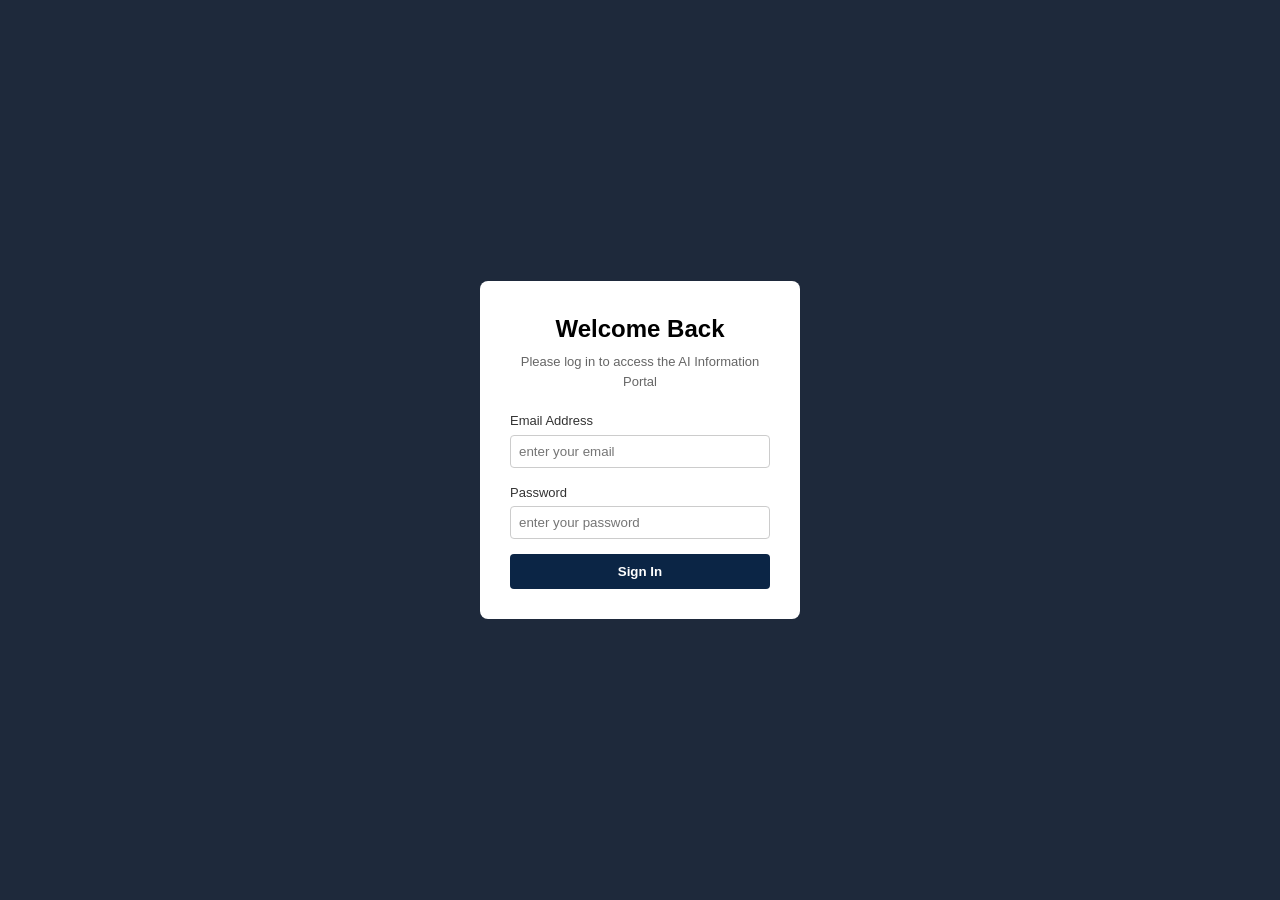
==== commit 8abbdc0d: "Rename index2.html to index.html" ====
--- a/index.html
+++ b/index.html
@@ -1,141 +1,34 @@
 <!DOCTYPE html>
 <html lang="en">
-
 <head>
     <meta charset="UTF-8">
     <meta name="viewport" content="width=device-width, initial-scale=1.0">
-    <title>Artificial Intelligence Information Portal - Home</title>
+    <title>Login - AI Information Portal</title>
     <link rel="stylesheet" href="style.css">
 </head>
-
 <body>
 
-    <header>
-        <div class="logo">
-            <h1>Artificial Intelligence Information Portal</h1>
-            <p>Student Web Development Project</p>
+    <div class="login-wrapper">
+        <div class="login-card">
+            <h2>Welcome Back</h2>
+            <p class="subtitle">Please log in to access the AI Information Portal</p>
+            
+            <!-- Redirects to home.html after clicking Login -->
+            <form action="home.html" method="GET" class="login-form">
+                <div class="input-group">
+                    <label for="email">Email Address</label>
+                    <input type="email" id="email" name="email" placeholder="enter your email" required>
+                </div>
+
+                <div class="input-group">
+                    <label for="password">Password</label>
+                    <input type="password" id="password" name="password" placeholder="enter your password" required>
+                </div>
+
+                <button type="submit" class="login-btn">Sign In</button>
+            </form>
         </div>
+    </div>
 
-        <nav>
-            <ul>
-                <li><a href="index.html" class="active">Home</a></li>
-                <li><a href="concepts.html">AI Concepts</a></li>
-                <li><a href="applications.html">Applications</a></li>
-                <li><a href="about.html">About</a></li>
-                <li><a href="contact.html">Contact</a></li>
-                <li><a href="feedback.html">Feedback</a></li>
-            </ul>
-        </nav>
-
-        <div class="search">
-            <input type="text" placeholder="Search AI Topics">
-            <button type="button">Search</button>
-        </div>
-    </header>
-
-    <section class="hero">
-        <div class="hero-text">
-            <h2>Welcome to the Artificial Intelligence Information Portal</h2>
-            <p>
-                Discover core AI concepts, real-world industry applications, modern tools, and future innovations.
-            </p>
-            <a href="concepts.html" class="btn">Start Learning</a>
-        </div>
-        <div class="hero-image">
-<img src="ai-image.png" alt="Artificial Intelligence Portal Graphic">
-        </div>
-    </section>
-
-    <main>
-        <section class="content">
-            <h2>What is Artificial Intelligence?</h2>
-            <p>
-                Artificial Intelligence (AI) enables computer systems to perform tasks requiring human-like cognitive abilities—such as pattern recognition, speech processing, visual analysis, and automated decision-making.
-            </p>
-        </section>
-
-        <section class="content">
-            <h2>Explore the Portal</h2>
-            <div class="card-container">
-                <div class="card">
-                    <h3>AI Concepts</h3>
-                    <p>Machine Learning, Deep Learning, Natural Language Processing, and Computer Vision.</p>
-                    <a href="concepts.html" class="btn-secondary">Explore Concepts →</a>
-                </div>
-                <div class="card">
-                    <h3>Applications</h3>
-                    <p>Real-world implementations across Healthcare, Finance, Transportation, and Education.</p>
-                    <a href="applications.html" class="btn-secondary">View Applications →</a>
-                </div>
-                <div class="card">
-                    <h3>About Project</h3>
-                    <p>Learn about the educational goal, technologies used, and website features.</p>
-                    <a href="about.html" class="btn-secondary">Read More →</a>
-                </div>
-                <div class="card">
-                    <h3>Get in Touch</h3>
-                    <p>Send feedback, questions, or inquiries through our responsive contact form.</p>
-                    <a href="contact.html" class="btn-secondary">Contact Us →</a>
-                </div>
-            </div>
-        </section>
-
-        <section class="ai-tools">
-            <div class="section-title">
-                <h2>Popular AI Tools</h2>
-                <p>Widely adopted technologies in modern workflows.</p>
-            </div>
-            <div class="tools-container">
-                <div class="tool-card">
-                    <h3>Google Gemini</h3>
-                    <p>Multimodal AI for research, creative writing, and coding support.</p>
-                </div>
-                <div class="tool-card">
-                    <h3>Microsoft Copilot</h3>
-                    <p>Workspace AI assistant integrated across Windows and productivity software.</p>
-                </div>
-                <div class="tool-card">
-                    <h3>GitHub Copilot</h3>
-                    <p>Automated pair-programming tool for software developers.</p>
-                </div>
-            </div>
-        </section>
-    </main>
-
-    <section class="cta">
-        <h2>Ready to Dive Deeper?</h2>
-        <p>Start learning fundamental AI concepts now.</p>
-        <a href="concepts.html" class="cta-btn">Explore AI Concepts</a>
-    </section>
-
-    <footer>
-        <div class="footer-container">
-            <div class="footer-section">
-                <h3>Artificial Intelligence Information Portal</h3>
-                <p>An educational project covering core Artificial Intelligence fundamentals.</p>
-            </div>
-            <div class="footer-section">
-                <h3>Quick Links</h3>
-                <ul>
-                    <li><a href="index.html">Home</a></li>
-                    <li><a href="concepts.html">AI Concepts</a></li>
-                    <li><a href="applications.html">Applications</a></li>
-                    <li><a href="about.html">About</a></li>
-                    <li><a href="contact.html">Contact</a></li>
-                    <li><a href="feedback.html">Feedback</a></li>
-                </ul>
-            </div>
-            <div class="footer-section">
-                <h3>Contact</h3>
-                <p>Location: Gujarat, India</p>
-            </div>
-        </div>
-        <hr>
-        <p class="copyright">
-            © 2026 Artificial Intelligence Information Portal | All Rights Reserved.
-        </p>
-    </footer>
-
-    <script src="script.js"></script>
 </body>
 </html>
--- a/style.css
+++ b/style.css
@@ -1,239 +1,171 @@
-:root {
-    --primary-blue: #003366;
-    --accent-blue: #0059b3;
-    --gold: #FFD700;
-    --bg-light: #f4f7fb;
-    --card-bg: #ffffff;
-    --text-dark: #222222;
-    --text-muted: #555555;
-    --shadow-sm: 0 4px 10px rgba(0, 0, 0, 0.05);
-    --shadow-md: 0 8px 25px rgba(0, 0, 0, 0.1);
-}
+
 
 * {
     margin: 0;
     padding: 0;
     box-sizing: border-box;
-    font-family: 'Segoe UI', Roboto, Helvetica, Arial, sans-serif;
-}
-
-html {
-    scroll-behavior: smooth;
 }
 
 body {
-    background: var(--bg-light);
-    color: var(--text-dark);
-    line-height: 1.6;
-}
+    background-color: #f2f4f7;
+    font-family: Arial, Helvetica, sans-serif;
+    color: #333333;
+    line-height: 1.5;
+}
+
 
 header {
-    background: var(--primary-blue);
-    color: white;
+    background-color: #0b2545;
+    color: #ffffff;
+    padding: 15px 5%;
     display: flex;
     justify-content: space-between;
     align-items: center;
-    padding: 18px 8%;
     flex-wrap: wrap;
-    gap: 20px;
-    position: sticky;
-    top: 0;
-    z-index: 1000;
-    box-shadow: 0 4px 12px rgba(0, 0, 0, 0.15);
 }
 
 .logo h1 {
-    font-size: 24px;
-    letter-spacing: 0.5px;
+    font-size: 22px;
 }
 
 .logo p {
-    font-size: 13px;
-    margin-top: 3px;
-    color: var(--gold);
-    font-weight: 500;
+    font-size: 12px;
+    color: #f4d03f;
 }
 
 nav ul {
     list-style: none;
     display: flex;
-    gap: 25px;
+    gap: 15px;
 }
 
 nav ul li a {
-    color: white;
+    color: #ffffff;
     text-decoration: none;
-    font-weight: 600;
-    font-size: 15px;
-    padding: 5px 0;
-    position: relative;
-    transition: color 0.3s ease;
+    font-weight: bold;
+    font-size: 14px;
 }
 
 nav ul li a:hover,
 nav ul li a.active {
-    color: var(--gold);
-}
-
-nav ul li a::after {
-    content: '';
-    position: absolute;
-    width: 0%;
-    height: 2px;
-    bottom: 0;
-    left: 0;
-    background-color: var(--gold);
-    transition: width 0.3s ease;
-}
-
-nav ul li a:hover::after,
-nav ul li a.active::after {
-    width: 100%;
-}
-
-.search {
-    display: flex;
-    gap: 6px;
+    color: #f4d03f;
+    text-decoration: underline;
 }
 
 .search input {
-    padding: 9px 14px;
-    width: 180px;
+    padding: 6px 10px;
+    border: 1px solid #ccc;
+    border-radius: 4px;
+}
+
+.search button {
+    padding: 6px 12px;
+    background-color: #f4d03f;
     border: none;
-    border-radius: 6px;
-    outline: none;
-    font-size: 14px;
-}
-
-.search button {
-    padding: 9px 16px;
-    border: none;
-    border-radius: 6px;
-    background: var(--gold);
-    color: #000;
+    border-radius: 4px;
     cursor: pointer;
     font-weight: bold;
-    transition: 0.3s ease;
 }
 
 .search button:hover {
-    background: white;
-    transform: translateY(-1px);
-}
+    background-color: #e0b800;
+}
+
 
 .hero {
-    display: flex;
-    justify-content: space-between;
+    background-color: #134074;
+    color: #ffffff;
+    padding: 40px 5%;
+    display: flex;
     align-items: center;
-    padding: 70px 8%;
-    background: linear-gradient(135deg, #002244 0%, #004080 50%, #0059b3 100%);
-    color: white;
-    gap: 40px;
+    gap: 30px;
 }
 
 .hero-text {
     flex: 1;
-    max-width: 650px;
 }
 
 .hero-text h2 {
-    font-size: 38px;
-    line-height: 1.25;
-    margin-bottom: 18px;
-    font-weight: 700;
+    font-size: 32px;
+    margin-bottom: 15px;
 }
 
 .hero-text p {
-    font-size: 17px;
-    line-height: 1.7;
-    margin-bottom: 28px;
-    color: #e0e8f5;
+    font-size: 16px;
+    margin-bottom: 20px;
+}
+
+.hero-text-center {
+    width: 100%;
+    text-align: center;
 }
 
 .btn, .btn-secondary {
     display: inline-block;
-    background: var(--gold);
-    color: #000;
+    background-color: #f4d03f;
+    color: #000000;
+    padding: 10px 20px;
     text-decoration: none;
-    padding: 12px 28px;
-    border-radius: 6px;
-    font-weight: bold;
-    font-size: 15px;
-    transition: all 0.3s ease;
-    box-shadow: 0 4px 10px rgba(0, 0, 0, 0.15);
+    border-radius: 4px;
+    font-weight: bold;
+    font-size: 14px;
 }
 
 .btn:hover, .btn-secondary:hover {
-    background: white;
-    color: var(--primary-blue);
-    transform: translateY(-2px);
-    box-shadow: 0 6px 15px rgba(0, 0, 0, 0.2);
+    background-color: #ffffff;
+    color: #0b2545;
 }
 
 .hero-image {
     flex: 1;
-    text-align: right;
+    text-align: center;
 }
 
 .hero-image img {
-    width: 100%;
-    max-width: 480px;
+    max-width: 100%;
     height: auto;
-    border-radius: 12px;
-    box-shadow: 0 10px 25px rgba(0, 0, 0, 0.3);
-    border: 1px solid rgba(255, 255, 255, 0.1);
-    transition: transform 0.3s ease;
-}
-
-.hero-image img:hover {
-    transform: scale(1.02);
-}
+    border-radius: 8px;
+    border: 2px solid #ffffff;
+}
+
 
 .content {
-    width: 84%;
-    max-width: 1200px;
-    margin: 40px auto;
-    background: #ffffff;
-    padding: 40px;
-    border-radius: 12px;
-    box-shadow: var(--shadow-sm);
+    background-color: #ffffff;
+    width: 90%;
+    max-width: 1100px;
+    margin: 30px auto;
+    padding: 30px;
+    border-radius: 8px;
+    border: 1px solid #ddd;
 }
 
 .content h2 {
-    color: var(--primary-blue);
-    font-size: 28px;
-    margin-bottom: 16px;
-    border-bottom: 3px solid var(--gold);
-    display: inline-block;
-    padding-bottom: 6px;
-}
-
-.content p {
-    font-size: 16px;
-    line-height: 1.8;
-    color: var(--text-muted);
-}
+    color: #0b2545;
+    margin-bottom: 15px;
+    border-bottom: 2px solid #f4d03f;
+    padding-bottom: 5px;
+}
+
 
 .card-container,
 .tech-container,
 .tools-container,
 .why-container {
-    display: grid;
-    grid-template-columns: repeat(auto-fit, minmax(260px, 1fr));
-    gap: 24px;
-    margin-top: 30px;
+    display: flex;
+    flex-wrap: wrap;
+    gap: 20px;
+    margin-top: 20px;
 }
 
 .card,
 .tech-box,
 .tool-card,
 .why-card {
-    background: #ffffff;
-    padding: 26px;
-    border-radius: 10px;
-    border: 1px solid #e2e8f0;
-    box-shadow: var(--shadow-sm);
-    transition: all 0.3s ease;
+    background-color: #fafafa;
+    border: 1px solid #cccccc;
+    border-radius: 6px;
+    padding: 20px;
+    flex: 1 1 250px;
     display: flex;
     flex-direction: column;
     justify-content: space-between;
@@ -243,129 +175,95 @@
 .tech-box:hover,
 .tool-card:hover,
 .why-card:hover {
-    transform: translateY(-6px);
-    box-shadow: var(--shadow-md);
-    border-color: var(--accent-blue);
+    border-color: #134074;
+    background-color: #ffffff;
 }
 
 .card h3,
 .tech-box h3,
 .tool-card h3,
 .why-card h3 {
-    color: var(--primary-blue);
-    font-size: 20px;
-    margin-bottom: 12px;
+    color: #0b2545;
+    margin-bottom: 10px;
+    font-size: 18px;
 }
 
 .card p,
 .tech-box p,
 .tool-card p,
 .why-card p {
-    font-size: 14.5px;
-    line-height: 1.6;
-    color: var(--text-muted);
+    font-size: 14px;
+    color: #555555;
+    margin-bottom: 15px;
 }
 
 .technologies,
 .ai-tools,
 .why-us {
-    padding: 60px 8%;
-    text-align: center;
-}
-
-.technologies { background: #f8fafc; }
-.ai-tools { background: #ffffff; }
-.why-us { background: #f8fafc; }
+    padding: 40px 5%;
+    text-align: center;
+}
 
 .section-title h2,
 .technologies h2 {
-    font-size: 30px;
-    color: var(--primary-blue);
+    color: #0b2545;
     margin-bottom: 10px;
 }
 
-.section-title p,
-.section-text {
-    color: var(--text-muted);
-    font-size: 16px;
-    max-width: 700px;
-    margin: 0 auto 30px auto;
-}
 
 .cta {
-    background: linear-gradient(135deg, var(--primary-blue), var(--accent-blue));
-    color: white;
-    text-align: center;
-    padding: 60px 8%;
+    background-color: #0b2545;
+    color: #ffffff;
+    text-align: center;
+    padding: 40px 20px;
 }
 
 .cta h2 {
-    font-size: 32px;
-    margin-bottom: 14px;
+    margin-bottom: 10px;
 }
 
 .cta p {
-    font-size: 17px;
-    max-width: 650px;
-    margin: 0 auto 28px auto;
-    color: #e0e8f5;
+    margin-bottom: 20px;
 }
 
 .cta-btn {
+    background-color: #f4d03f;
+    color: #000000;
+    padding: 12px 25px;
+    text-decoration: none;
+    font-weight: bold;
+    border-radius: 20px;
     display: inline-block;
-    padding: 14px 32px;
-    background: var(--gold);
-    color: #000;
-    text-decoration: none;
-    border-radius: 30px;
-    font-weight: bold;
-    font-size: 15px;
-    transition: all 0.3s ease;
-    box-shadow: 0 4px 12px rgba(0, 0, 0, 0.2);
 }
 
 .cta-btn:hover {
-    background: white;
-    color: var(--primary-blue);
-    transform: translateY(-2px);
-}
+    background-color: #ffffff;
+}
+
 
 .contact-section {
-    padding: 60px 8%;
-    text-align: center;
-}
-
-.contact-section h2 {
-    color: var(--primary-blue);
-    font-size: 32px;
-    margin-bottom: 8px;
-}
-
-.contact-section p {
-    color: var(--text-muted);
-    margin-bottom: 30px;
+    padding: 40px 5%;
+    text-align: center;
 }
 
 .contact-form {
-    max-width: 580px;
-    margin: 0 auto;
-    background: #ffffff;
-    padding: 32px;
-    border-radius: 12px;
-    box-shadow: var(--shadow-sm);
+    max-width: 500px;
+    margin: 20px auto;
+    background-color: #ffffff;
+    padding: 25px;
+    border: 1px solid #ccc;
+    border-radius: 8px;
     text-align: left;
-    border: 1px solid #eef2f7;
 }
 
 .form-group {
-    margin-bottom: 18px;
+    margin-bottom: 15px;
 }
 
 .form-group label {
     display: block;
-    margin-bottom: 6px;
-    font-weight: 600;
-    color: var(--primary-blue);
+    margin-bottom: 5px;
+    font-weight: bold;
     font-size: 14px;
 }
 
@@ -373,67 +271,113 @@
 .contact-form textarea,
 .contact-form select {
     width: 100%;
-    padding: 11px 14px;
-    border: 1px solid #cbd5e1;
-    border-radius: 6px;
-    font-size: 14.5px;
-    outline: none;
-    background: white;
-    transition: all 0.3s ease;
-}
-
-.contact-form input:focus,
-.contact-form textarea:focus,
-.contact-form select:focus {
-    border-color: var(--accent-blue);
-    box-shadow: 0 0 0 3px rgba(0, 89, 179, 0.15);
+    padding: 8px 10px;
+    border: 1px solid #bbb;
+    border-radius: 4px;
+    font-size: 14px;
 }
 
 .submit-btn {
     width: 100%;
-    background: var(--primary-blue);
-    color: white;
+    background-color: #0b2545;
+    color: #ffffff;
     border: none;
-    padding: 13px;
-    border-radius: 6px;
-    font-size: 15.5px;
+    padding: 10px;
+    border-radius: 4px;
     font-weight: bold;
     cursor: pointer;
-    transition: background 0.3s ease;
 }
 
 .submit-btn:hover {
-    background: var(--accent-blue);
-}
+    background-color: #134074;
+}
+
+
+.login-wrapper {
+    display: flex;
+    justify-content: center;
+    align-items: center;
+    height: 100vh;
+    background-color: #1e293b;
+}
+
+.login-card {
+    background-color: #ffffff;
+    padding: 30px;
+    border-radius: 8px;
+    width: 320px;
+    text-align: center;
+}
+
+.login-card h2 {
+    margin-bottom: 5px;
+    color: #000000;
+}
+
+.login-card .subtitle {
+    font-size: 13px;
+    color: #666666;
+    margin-bottom: 20px;
+}
+
+.input-group {
+    text-align: left;
+    margin-bottom: 15px;
+}
+
+.input-group label {
+    display: block;
+    font-size: 13px;
+    margin-bottom: 4px;
+}
+
+.input-group input {
+    width: 100%;
+    padding: 8px;
+    border: 1px solid #ccc;
+    border-radius: 4px;
+}
+
+.login-btn {
+    width: 100%;
+    padding: 10px;
+    background-color: #0b2545;
+    color: #ffffff;
+    border: none;
+    border-radius: 4px;
+    font-weight: bold;
+    cursor: pointer;
+}
+
+.login-btn:hover {
+    background-color: #134074;
+}
+
 
 footer {
-    background: var(--primary-blue);
-    color: white;
-    padding: 40px 8% 20px 8%;
+    background-color: #0b2545;
+    color: #ffffff;
+    padding: 30px 5% 15px 5%;
 }
 
 .footer-container {
     display: flex;
     justify-content: space-between;
     flex-wrap: wrap;
-    gap: 30px;
-}
-
-.footer-section {
-    flex: 1;
-    min-width: 220px;
+    gap: 20px;
 }
 
 .footer-section h3 {
-    color: var(--gold);
-    margin-bottom: 14px;
-    font-size: 18px;
-}
-
-.footer-section p {
-    color: #d1dbe8;
-    font-size: 14px;
-    line-height: 1.7;
+    color: #f4d03f;
+    margin-bottom: 10px;
+    font-size: 16px;
+}
+
+.footer-section p, 
+.footer-section ul li a {
+    color: #dddddd;
+    font-size: 13px;
+    text-decoration: none;
 }
 
 .footer-section ul {
@@ -441,72 +385,38 @@
 }
 
 .footer-section ul li {
-    margin-bottom: 8px;
-}
-
-.footer-section ul li a {
-    color: #d1dbe8;
-    text-decoration: none;
-    font-size: 14px;
-    transition: color 0.3s ease;
+    margin-bottom: 5px;
 }
 
 .footer-section ul li a:hover {
-    color: var(--gold);
+    color: #f4d03f;
 }
 
 footer hr {
-    margin: 25px 0;
+    margin: 20px 0;
     border: 0;
-    border-top: 1px solid rgba(255, 255, 255, 0.15);
+    border-top: 1px solid #334155;
 }
 
 .copyright {
     text-align: center;
-    font-size: 13.5px;
-    color: #a0aec0;
-}
-
-.hero-text-center {
-    width: 100%;
-    text-align: center;
-}
-
-@media (max-width: 868px) {
-    header {
+    font-size: 12px;
+    color: #aaa;
+}
+
+
+@media (max-width: 768px) {
+    header, .hero {
         flex-direction: column;
         text-align: center;
-        padding: 15px 5%;
     }
 
     nav ul {
-        gap: 15px;
         flex-wrap: wrap;
         justify-content: center;
     }
 
-    .hero {
-        flex-direction: column;
-        text-align: center;
-        padding: 45px 5%;
-    }
-
-    .hero-text,
-    .hero-image {
-        width: 100%;
-        max-width: 100%;
-    }
-
-    .hero-text h2 {
-        font-size: 30px;
-    }
-
-    .hero-image {
-        text-align: center;
-    }
-
-    .content {
-        width: 92%;
-        padding: 24px;
+    .search {
+        margin-top: 10px;
     }
 }
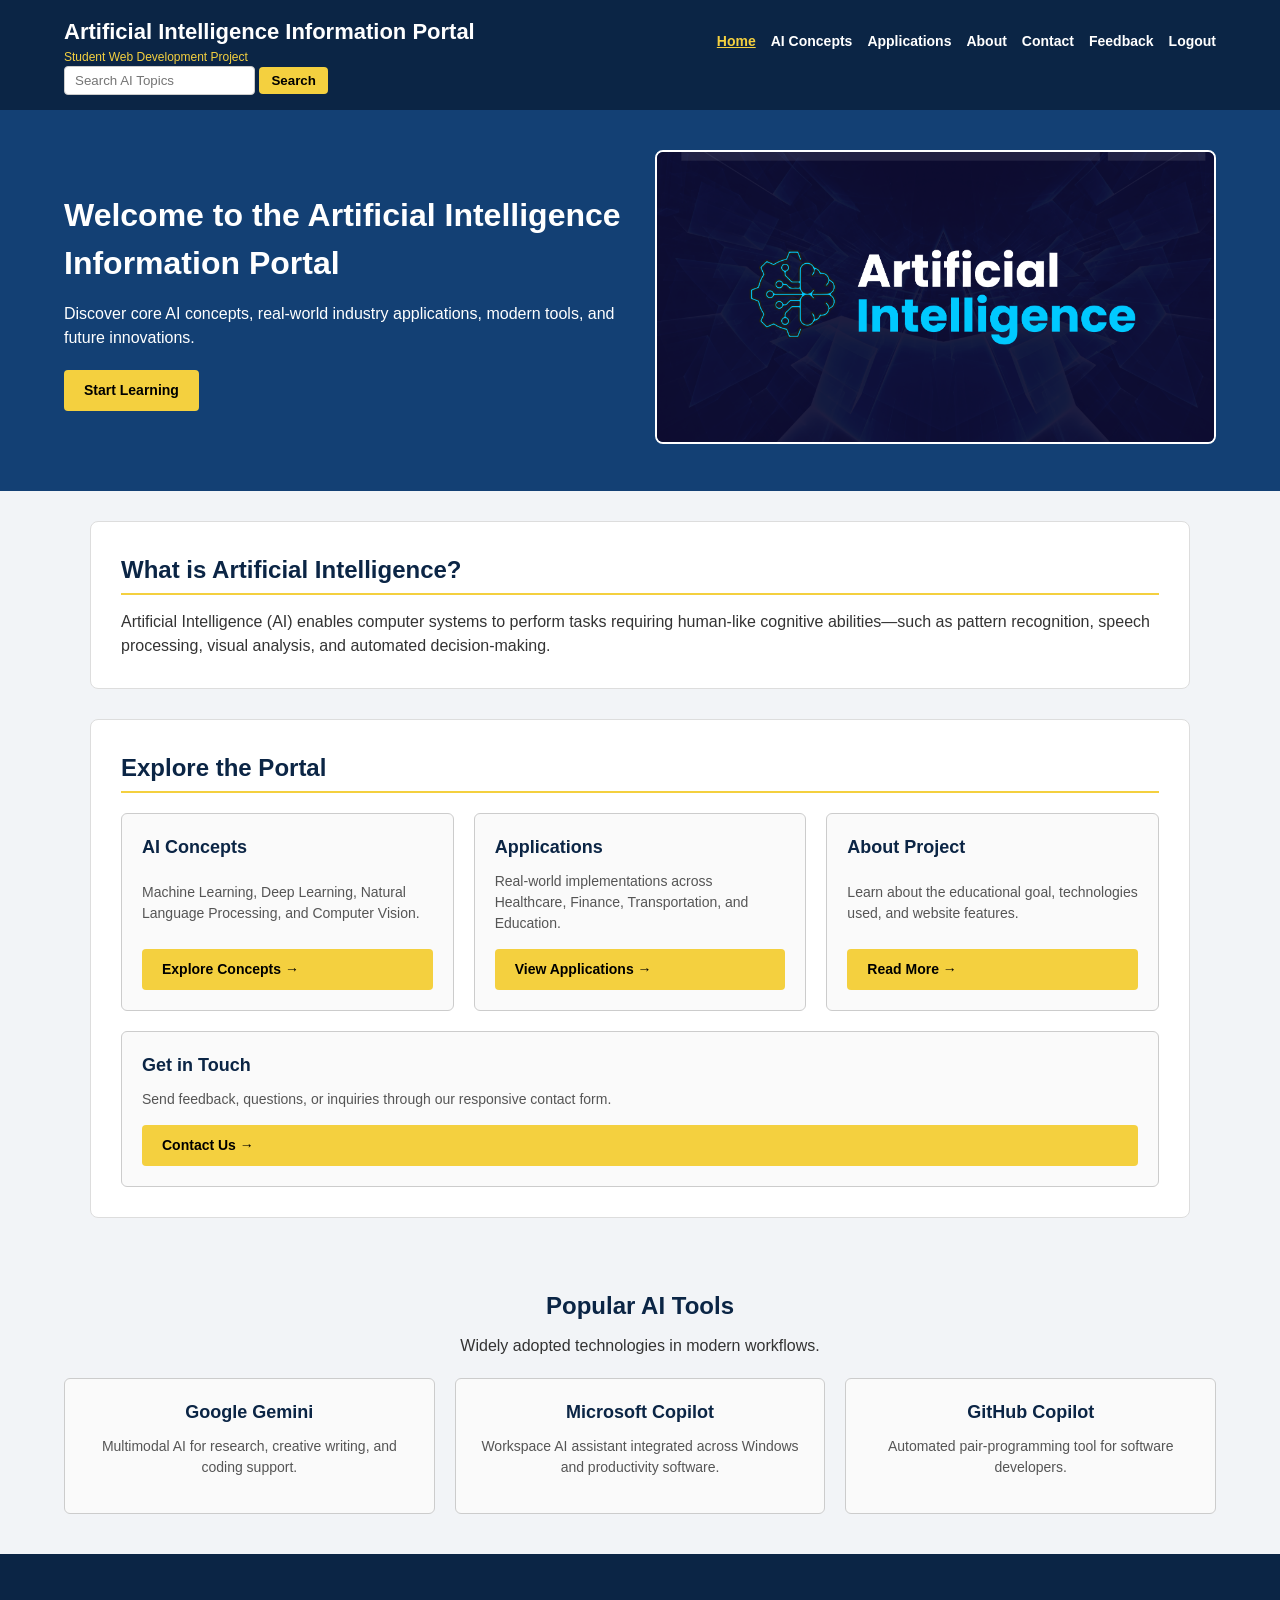
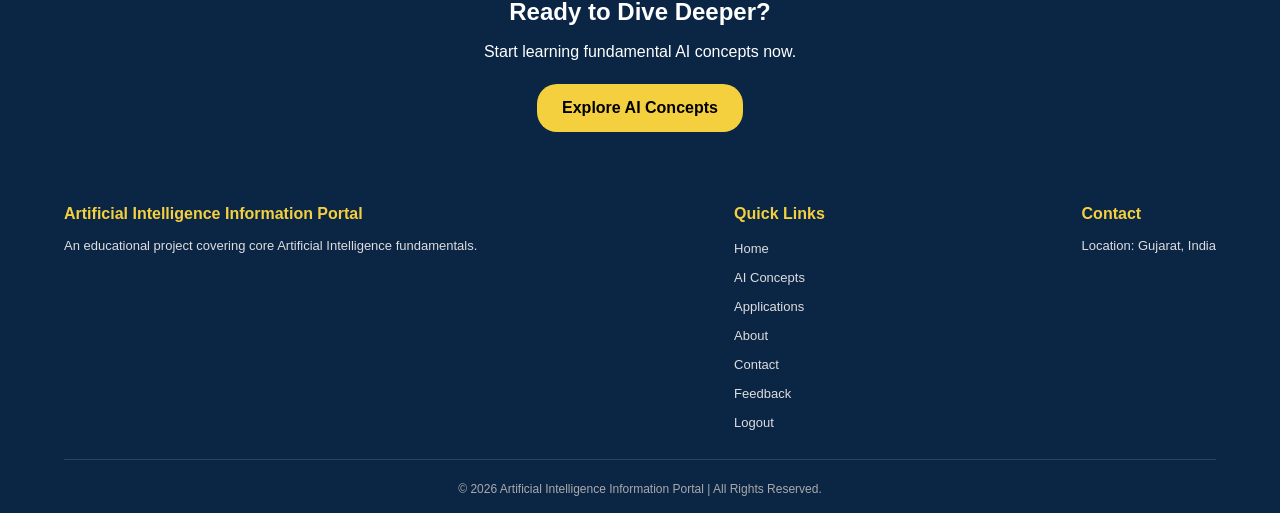
==== commit a24f0b79: "Rename home.html to index.html" ====
--- a/index.html
+++ b/index.html
@@ -1,34 +1,145 @@
 <!DOCTYPE html>
 <html lang="en">
+
 <head>
     <meta charset="UTF-8">
     <meta name="viewport" content="width=device-width, initial-scale=1.0">
-    <title>Login - AI Information Portal</title>
+    <title>Artificial Intelligence Information Portal - Home</title>
     <link rel="stylesheet" href="style.css">
 </head>
+
 <body>
 
-    <div class="login-wrapper">
-        <div class="login-card">
-            <h2>Welcome Back</h2>
-            <p class="subtitle">Please log in to access the AI Information Portal</p>
-            
-            <!-- Redirects to home.html after clicking Login -->
-            <form action="home.html" method="GET" class="login-form">
-                <div class="input-group">
-                    <label for="email">Email Address</label>
-                    <input type="email" id="email" name="email" placeholder="enter your email" required>
+    <header>
+        <div class="logo">
+            <h1>Artificial Intelligence Information Portal</h1>
+            <p>Student Web Development Project</p>
+        </div>
+
+        <nav>
+    <ul>
+        <li><a href="home.html" class="active">Home</a></li>
+        <li><a href="concepts.html">AI Concepts</a></li>
+        <li><a href="applications.html">Applications</a></li>
+        <li><a href="about.html">About</a></li>
+        <li><a href="contact.html">Contact</a></li>
+        <li><a href="feedback.html">Feedback</a></li>
+        <li><a href="index.html">Logout</a></li>
+    </ul>
+</nav>
+
+        <div class="search">
+            <input type="text" placeholder="Search AI Topics">
+            <button type="button">Search</button>
+        </div>
+    </header>
+
+    <section class="hero">
+        <div class="hero-text">
+            <h2>Welcome to the Artificial Intelligence Information Portal</h2>
+            <p>
+                Discover core AI concepts, real-world industry applications, modern tools, and future innovations.
+            </p>
+            <a href="concepts.html" class="btn">Start Learning</a>
+        </div>
+        <div class="hero-image">
+<img src="ai-image.png" alt="Artificial Intelligence Portal Graphic">
+        </div>
+    </section>
+
+    <main>
+        <section class="content">
+            <h2>What is Artificial Intelligence?</h2>
+            <p>
+                Artificial Intelligence (AI) enables computer systems to perform tasks requiring human-like cognitive abilities—such as pattern recognition, speech processing, visual analysis, and automated decision-making.
+            </p>
+        </section>
+
+        <section class="content">
+            <h2>Explore the Portal</h2>
+            <div class="card-container">
+                <div class="card">
+                    <h3>AI Concepts</h3>
+                    <p>Machine Learning, Deep Learning, Natural Language Processing, and Computer Vision.</p>
+                    <a href="concepts.html" class="btn-secondary">Explore Concepts →</a>
                 </div>
+                <div class="card">
+                    <h3>Applications</h3>
+                    <p>Real-world implementations across Healthcare, Finance, Transportation, and Education.</p>
+                    <a href="applications.html" class="btn-secondary">View Applications →</a>
+                </div>
+                <div class="card">
+                    <h3>About Project</h3>
+                    <p>Learn about the educational goal, technologies used, and website features.</p>
+                    <a href="about.html" class="btn-secondary">Read More →</a>
+                </div>
+                <div class="card">
+                    <h3>Get in Touch</h3>
+                    <p>Send feedback, questions, or inquiries through our responsive contact form.</p>
+                    <a href="contact.html" class="btn-secondary">Contact Us →</a>
+                </div>
+            </div>
+        </section>
 
-                <div class="input-group">
-                    <label for="password">Password</label>
-                    <input type="password" id="password" name="password" placeholder="enter your password" required>
+        <section class="ai-tools">
+            <div class="section-title">
+                <h2>Popular AI Tools</h2>
+                <p>Widely adopted technologies in modern workflows.</p>
+            </div>
+            <div class="tools-container">
+                <div class="tool-card">
+                    <h3>Google Gemini</h3>
+                    <p>Multimodal AI for research, creative writing, and coding support.</p>
                 </div>
+                <div class="tool-card">
+                    <h3>Microsoft Copilot</h3>
+                    <p>Workspace AI assistant integrated across Windows and productivity software.</p>
+                </div>
+                <div class="tool-card">
+                    <h3>GitHub Copilot</h3>
+                    <p>Automated pair-programming tool for software developers.</p>
+                </div>
+            </div>
+        </section>
+    </main>
 
-                <button type="submit" class="login-btn">Sign In</button>
-            </form>
+    <section class="cta">
+        <h2>Ready to Dive Deeper?</h2>
+        <p>Start learning fundamental AI concepts now.</p>
+        <a href="concepts.html" class="cta-btn">Explore AI Concepts</a>
+    </section>
+
+    <footer>
+        <div class="footer-container">
+            <div class="footer-section">
+                <h3>Artificial Intelligence Information Portal</h3>
+                <p>An educational project covering core Artificial Intelligence fundamentals.</p>
+            </div>
+            <div class="footer-section">
+                <h3>Quick Links</h3>
+                
+    <ul>
+        <li><a href="home.html" class="active">Home</a></li>
+        <li><a href="concepts.html">AI Concepts</a></li>
+        <li><a href="applications.html">Applications</a></li>
+        <li><a href="about.html">About</a></li>
+        <li><a href="contact.html">Contact</a></li>
+        <li><a href="feedback.html">Feedback</a></li>
+        <li><a href="index.html">Logout</a></li>
+    </ul>
+
+            </div>
+            <div class="footer-section">
+                <h3>Contact</h3>
+                <p>Location: Gujarat, India</p>
+            </div>
         </div>
-    </div>
+        <hr>
+        <p class="copyright">
+            © 2026 Artificial Intelligence Information Portal | All Rights Reserved.
+        </p>
+    </footer>
 
+    <script src="script.js"></script>
 </body>
 </html>
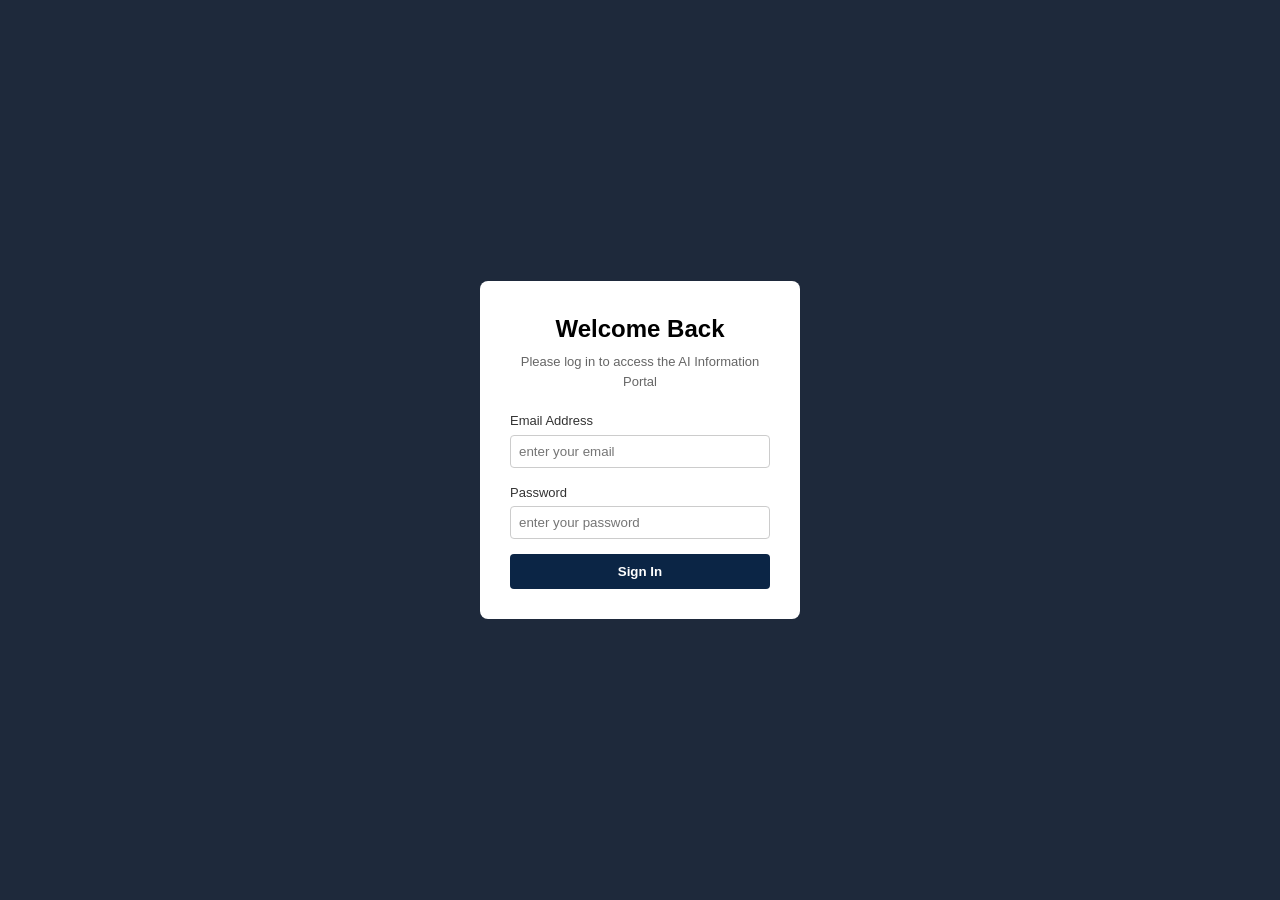
==== commit d974b0a1: "Rename index2.html to index.html" ====
--- a/index.html
+++ b/index.html
@@ -1,145 +1,34 @@
 <!DOCTYPE html>
 <html lang="en">
-
 <head>
     <meta charset="UTF-8">
     <meta name="viewport" content="width=device-width, initial-scale=1.0">
-    <title>Artificial Intelligence Information Portal - Home</title>
+    <title>Login - AI Information Portal</title>
     <link rel="stylesheet" href="style.css">
 </head>
-
 <body>
 
-    <header>
-        <div class="logo">
-            <h1>Artificial Intelligence Information Portal</h1>
-            <p>Student Web Development Project</p>
+    <div class="login-wrapper">
+        <div class="login-card">
+            <h2>Welcome Back</h2>
+            <p class="subtitle">Please log in to access the AI Information Portal</p>
+            
+            <!-- Redirects to home.html after clicking Login -->
+            <form action="home.html" method="GET" class="login-form">
+                <div class="input-group">
+                    <label for="email">Email Address</label>
+                    <input type="email" id="email" name="email" placeholder="enter your email" required>
+                </div>
+
+                <div class="input-group">
+                    <label for="password">Password</label>
+                    <input type="password" id="password" name="password" placeholder="enter your password" required>
+                </div>
+
+                <button type="submit" class="login-btn">Sign In</button>
+            </form>
         </div>
+    </div>
 
-        <nav>
-    <ul>
-        <li><a href="home.html" class="active">Home</a></li>
-        <li><a href="concepts.html">AI Concepts</a></li>
-        <li><a href="applications.html">Applications</a></li>
-        <li><a href="about.html">About</a></li>
-        <li><a href="contact.html">Contact</a></li>
-        <li><a href="feedback.html">Feedback</a></li>
-        <li><a href="index.html">Logout</a></li>
-    </ul>
-</nav>
-
-        <div class="search">
-            <input type="text" placeholder="Search AI Topics">
-            <button type="button">Search</button>
-        </div>
-    </header>
-
-    <section class="hero">
-        <div class="hero-text">
-            <h2>Welcome to the Artificial Intelligence Information Portal</h2>
-            <p>
-                Discover core AI concepts, real-world industry applications, modern tools, and future innovations.
-            </p>
-            <a href="concepts.html" class="btn">Start Learning</a>
-        </div>
-        <div class="hero-image">
-<img src="ai-image.png" alt="Artificial Intelligence Portal Graphic">
-        </div>
-    </section>
-
-    <main>
-        <section class="content">
-            <h2>What is Artificial Intelligence?</h2>
-            <p>
-                Artificial Intelligence (AI) enables computer systems to perform tasks requiring human-like cognitive abilities—such as pattern recognition, speech processing, visual analysis, and automated decision-making.
-            </p>
-        </section>
-
-        <section class="content">
-            <h2>Explore the Portal</h2>
-            <div class="card-container">
-                <div class="card">
-                    <h3>AI Concepts</h3>
-                    <p>Machine Learning, Deep Learning, Natural Language Processing, and Computer Vision.</p>
-                    <a href="concepts.html" class="btn-secondary">Explore Concepts →</a>
-                </div>
-                <div class="card">
-                    <h3>Applications</h3>
-                    <p>Real-world implementations across Healthcare, Finance, Transportation, and Education.</p>
-                    <a href="applications.html" class="btn-secondary">View Applications →</a>
-                </div>
-                <div class="card">
-                    <h3>About Project</h3>
-                    <p>Learn about the educational goal, technologies used, and website features.</p>
-                    <a href="about.html" class="btn-secondary">Read More →</a>
-                </div>
-                <div class="card">
-                    <h3>Get in Touch</h3>
-                    <p>Send feedback, questions, or inquiries through our responsive contact form.</p>
-                    <a href="contact.html" class="btn-secondary">Contact Us →</a>
-                </div>
-            </div>
-        </section>
-
-        <section class="ai-tools">
-            <div class="section-title">
-                <h2>Popular AI Tools</h2>
-                <p>Widely adopted technologies in modern workflows.</p>
-            </div>
-            <div class="tools-container">
-                <div class="tool-card">
-                    <h3>Google Gemini</h3>
-                    <p>Multimodal AI for research, creative writing, and coding support.</p>
-                </div>
-                <div class="tool-card">
-                    <h3>Microsoft Copilot</h3>
-                    <p>Workspace AI assistant integrated across Windows and productivity software.</p>
-                </div>
-                <div class="tool-card">
-                    <h3>GitHub Copilot</h3>
-                    <p>Automated pair-programming tool for software developers.</p>
-                </div>
-            </div>
-        </section>
-    </main>
-
-    <section class="cta">
-        <h2>Ready to Dive Deeper?</h2>
-        <p>Start learning fundamental AI concepts now.</p>
-        <a href="concepts.html" class="cta-btn">Explore AI Concepts</a>
-    </section>
-
-    <footer>
-        <div class="footer-container">
-            <div class="footer-section">
-                <h3>Artificial Intelligence Information Portal</h3>
-                <p>An educational project covering core Artificial Intelligence fundamentals.</p>
-            </div>
-            <div class="footer-section">
-                <h3>Quick Links</h3>
-                
-    <ul>
-        <li><a href="home.html" class="active">Home</a></li>
-        <li><a href="concepts.html">AI Concepts</a></li>
-        <li><a href="applications.html">Applications</a></li>
-        <li><a href="about.html">About</a></li>
-        <li><a href="contact.html">Contact</a></li>
-        <li><a href="feedback.html">Feedback</a></li>
-        <li><a href="index.html">Logout</a></li>
-    </ul>
-
-            </div>
-            <div class="footer-section">
-                <h3>Contact</h3>
-                <p>Location: Gujarat, India</p>
-            </div>
-        </div>
-        <hr>
-        <p class="copyright">
-            © 2026 Artificial Intelligence Information Portal | All Rights Reserved.
-        </p>
-    </footer>
-
-    <script src="script.js"></script>
 </body>
 </html>
--- a/style.css
+++ b/style.css
@@ -1,5 +1,3 @@
-
-
 * {
     margin: 0;
     padding: 0;
@@ -13,7 +11,6 @@
     line-height: 1.5;
 }
 
-
 header {
     background-color: #0b2545;
     color: #ffffff;
@@ -70,7 +67,6 @@
 .search button:hover {
     background-color: #e0b800;
 }
-
 
 .hero {
     background-color: #134074;
@@ -128,7 +124,6 @@
     border: 2px solid #ffffff;
 }
 
-
 .content {
     background-color: #ffffff;
     width: 90%;
@@ -146,21 +141,15 @@
     padding-bottom: 5px;
 }
 
-
-.card-container,
-.tech-container,
-.tools-container,
-.why-container {
+/* --- Consolidated Clean Card Layout --- */
+.card-container {
     display: flex;
     flex-wrap: wrap;
     gap: 20px;
     margin-top: 20px;
 }
 
-.card,
-.tech-box,
-.tool-card,
-.why-card {
+.card {
     background-color: #fafafa;
     border: 1px solid #cccccc;
     border-radius: 6px;
@@ -171,27 +160,18 @@
     justify-content: space-between;
 }
 
-.card:hover,
-.tech-box:hover,
-.tool-card:hover,
-.why-card:hover {
+.card:hover {
     border-color: #134074;
     background-color: #ffffff;
 }
 
-.card h3,
-.tech-box h3,
-.tool-card h3,
-.why-card h3 {
+.card h3 {
     color: #0b2545;
     margin-bottom: 10px;
     font-size: 18px;
 }
 
-.card p,
-.tech-box p,
-.tool-card p,
-.why-card p {
+.card p {
     font-size: 14px;
     color: #555555;
     margin-bottom: 15px;
@@ -209,7 +189,6 @@
     color: #0b2545;
     margin-bottom: 10px;
 }
-
 
 .cta {
     background-color: #0b2545;
@@ -240,7 +219,6 @@
     background-color: #ffffff;
 }
 
-
 .contact-section {
     padding: 40px 5%;
     text-align: center;
@@ -292,7 +270,6 @@
     background-color: #134074;
 }
 
-
 .login-wrapper {
     display: flex;
     justify-content: center;
@@ -352,7 +329,6 @@
 .login-btn:hover {
     background-color: #134074;
 }
-
 
 footer {
     background-color: #0b2545;
@@ -404,7 +380,6 @@
     color: #aaa;
 }
 
-
 @media (max-width: 768px) {
     header, .hero {
         flex-direction: column;
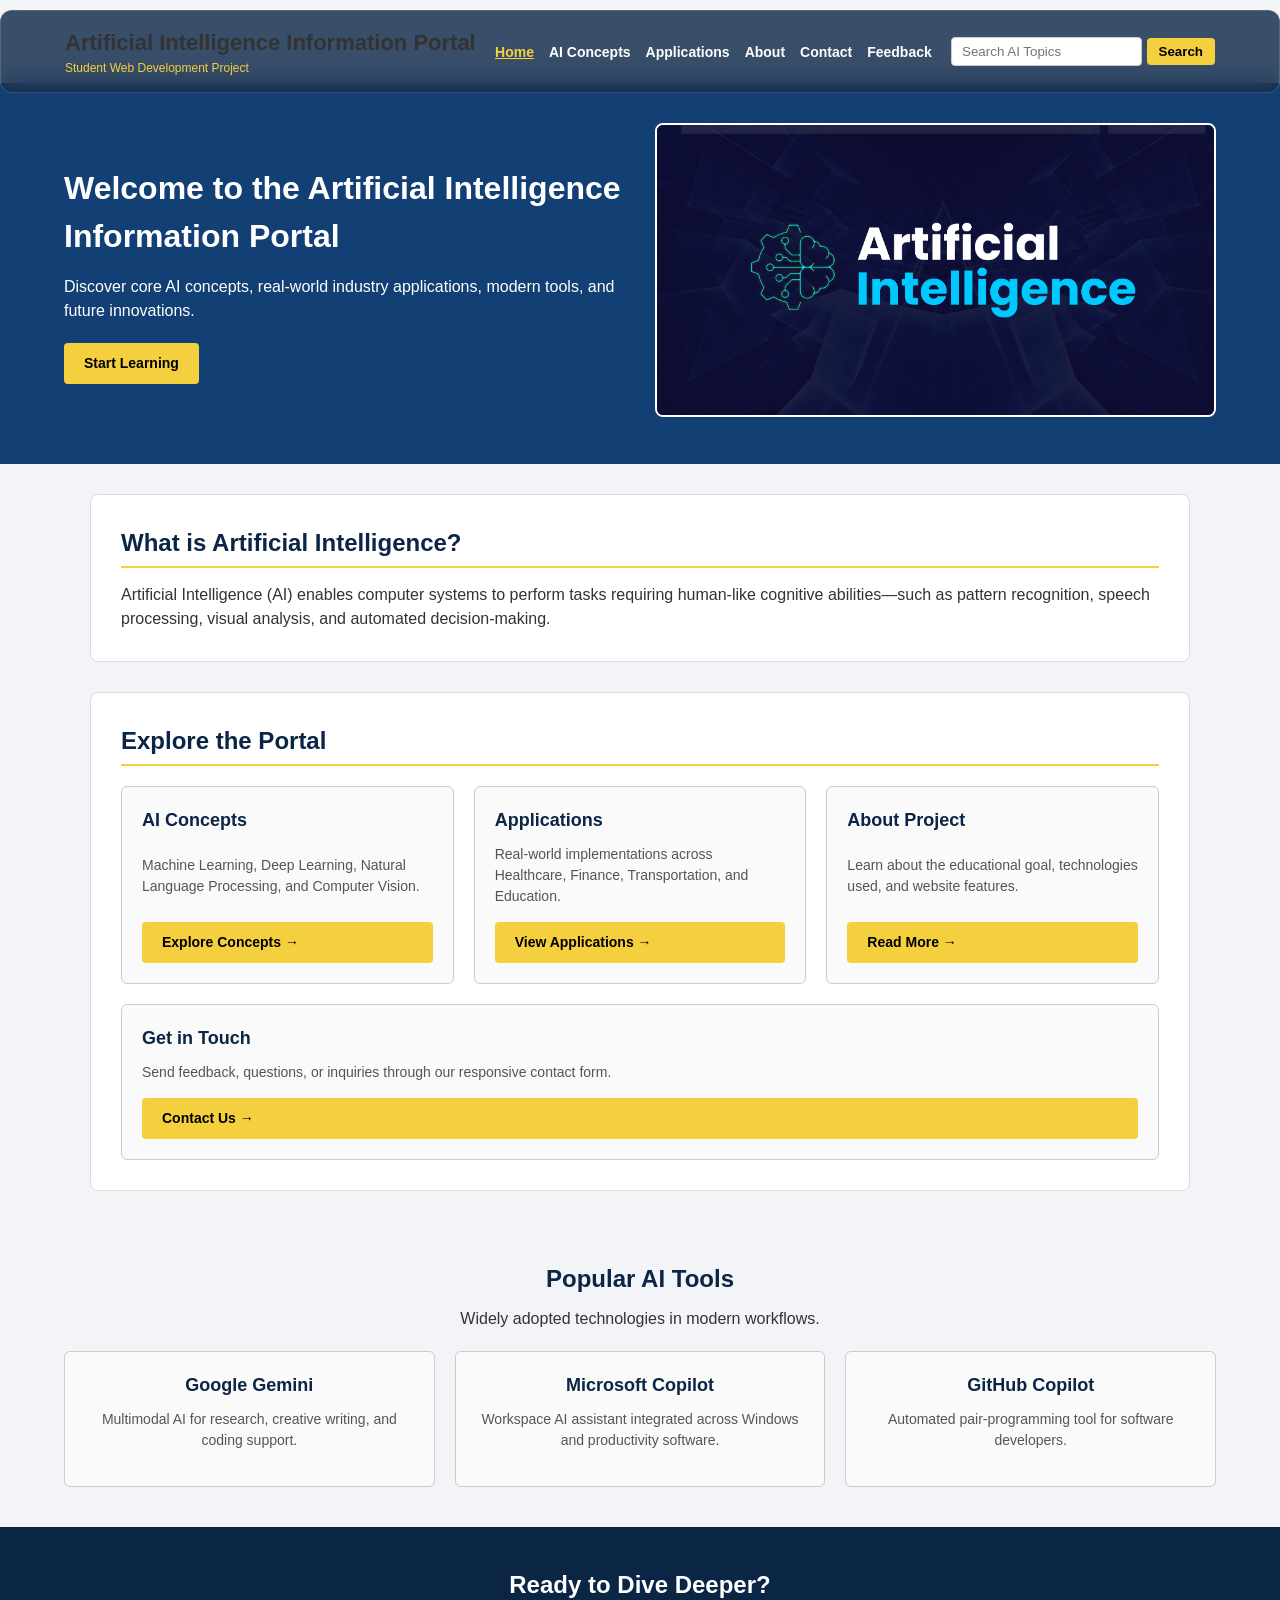
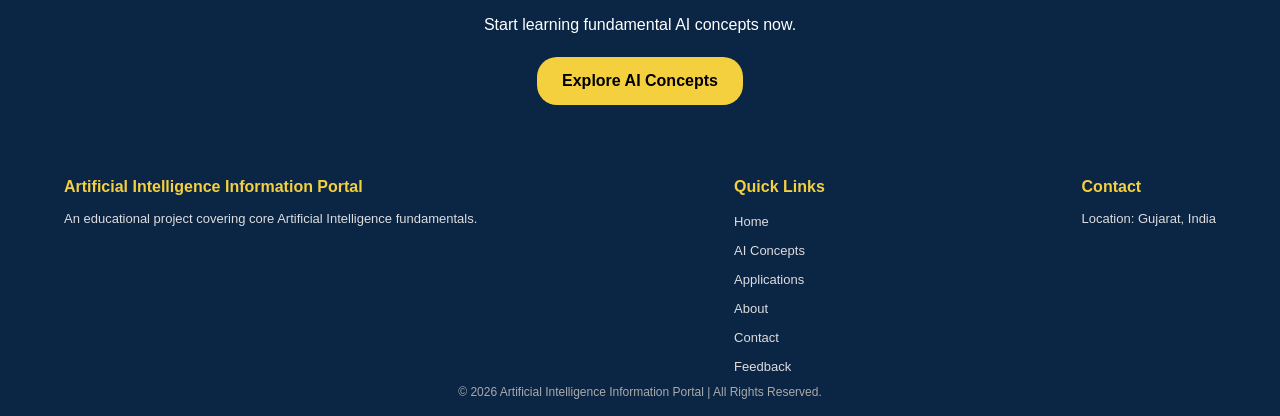
==== commit 02127e68: "Add files via upload" ====
--- a/index.html
+++ b/index.html
@@ -1,34 +1,141 @@
 <!DOCTYPE html>
 <html lang="en">
+
 <head>
     <meta charset="UTF-8">
     <meta name="viewport" content="width=device-width, initial-scale=1.0">
-    <title>Login - AI Information Portal</title>
+    <title>Artificial Intelligence Information Portal - Home</title>
     <link rel="stylesheet" href="style.css">
 </head>
+
 <body>
 
-    <div class="login-wrapper">
-        <div class="login-card">
-            <h2>Welcome Back</h2>
-            <p class="subtitle">Please log in to access the AI Information Portal</p>
-            
-            <!-- Redirects to home.html after clicking Login -->
-            <form action="home.html" method="GET" class="login-form">
-                <div class="input-group">
-                    <label for="email">Email Address</label>
-                    <input type="email" id="email" name="email" placeholder="enter your email" required>
+    <header>
+        <div class="logo">
+            <h1>Artificial Intelligence Information Portal</h1>
+            <p>Student Web Development Project</p>
+        </div>
+
+        <nav>
+            <ul>
+                <li><a href="index.html" class="active">Home</a></li>
+                <li><a href="concepts.html">AI Concepts</a></li>
+                <li><a href="applications.html">Applications</a></li>
+                <li><a href="about.html">About</a></li>
+                <li><a href="contact.html">Contact</a></li>
+                <li><a href="feedback.html">Feedback</a></li>
+            </ul>
+        </nav>
+
+        <div class="search">
+            <input type="text" placeholder="Search AI Topics">
+            <button type="button">Search</button>
+        </div>
+    </header>
+
+    <section class="hero">
+        <div class="hero-text">
+            <h2>Welcome to the Artificial Intelligence Information Portal</h2>
+            <p>
+                Discover core AI concepts, real-world industry applications, modern tools, and future innovations.
+            </p>
+            <a href="concepts.html" class="btn">Start Learning</a>
+        </div>
+        <div class="hero-image">
+            <img src="ai-image.png" alt="Artificial Intelligence Portal Graphic">
+        </div>
+    </section>
+
+    <main>
+        <section class="content">
+            <h2>What is Artificial Intelligence?</h2>
+            <p>
+                Artificial Intelligence (AI) enables computer systems to perform tasks requiring human-like cognitive abilities—such as pattern recognition, speech processing, visual analysis, and automated decision-making.
+            </p>
+        </section>
+
+        <section class="content">
+            <h2>Explore the Portal</h2>
+            <div class="card-container">
+                <div class="card">
+                    <h3>AI Concepts</h3>
+                    <p>Machine Learning, Deep Learning, Natural Language Processing, and Computer Vision.</p>
+                    <a href="concepts.html" class="btn-secondary">Explore Concepts →</a>
                 </div>
+                <div class="card">
+                    <h3>Applications</h3>
+                    <p>Real-world implementations across Healthcare, Finance, Transportation, and Education.</p>
+                    <a href="applications.html" class="btn-secondary">View Applications →</a>
+                </div>
+                <div class="card">
+                    <h3>About Project</h3>
+                    <p>Learn about the educational goal, technologies used, and website features.</p>
+                    <a href="about.html" class="btn-secondary">Read More →</a>
+                </div>
+                <div class="card">
+                    <h3>Get in Touch</h3>
+                    <p>Send feedback, questions, or inquiries through our responsive contact form.</p>
+                    <a href="contact.html" class="btn-secondary">Contact Us →</a>
+                </div>
+            </div>
+        </section>
 
-                <div class="input-group">
-                    <label for="password">Password</label>
-                    <input type="password" id="password" name="password" placeholder="enter your password" required>
+        <section class="ai-tools">
+            <div class="section-title">
+                <h2>Popular AI Tools</h2>
+                <p>Widely adopted technologies in modern workflows.</p>
+            </div>
+            <div class="card-container">
+                <div class="card">
+                    <h3>Google Gemini</h3>
+                    <p>Multimodal AI for research, creative writing, and coding support.</p>
                 </div>
+                <div class="card">
+                    <h3>Microsoft Copilot</h3>
+                    <p>Workspace AI assistant integrated across Windows and productivity software.</p>
+                </div>
+                <div class="card">
+                    <h3>GitHub Copilot</h3>
+                    <p>Automated pair-programming tool for software developers.</p>
+                </div>
+            </div>
+        </section>
+    </main>
 
-                <button type="submit" class="login-btn">Sign In</button>
-            </form>
+    <section class="cta">
+        <h2>Ready to Dive Deeper?</h2>
+        <p>Start learning fundamental AI concepts now.</p>
+        <a href="concepts.html" class="cta-btn">Explore AI Concepts</a>
+    </section>
+
+  <footer>
+    <div class="footer-container">
+        <div class="footer-section">
+            <h3>Artificial Intelligence Information Portal</h3>
+            <p>An educational project covering core Artificial Intelligence fundamentals.</p>
+        </div>
+        <div class="footer-section">
+            <h3>Quick Links</h3>
+            <ul>
+                <li><a href="index.html" class="active">Home</a></li>
+                <li><a href="concepts.html">AI Concepts</a></li>
+                <li><a href="applications.html">Applications</a></li>
+                <li><a href="about.html">About</a></li>
+                <li><a href="contact.html">Contact</a></li>
+                <li><a href="feedback.html">Feedback</a></li>
+            </ul>
+        </div>
+        <div class="footer-section">
+            <h3>Contact</h3>
+            <p>Location: Gujarat, India</p>
         </div>
     </div>
+    
+    <p class="copyright">
+        © 2026 Artificial Intelligence Information Portal | All Rights Reserved.
+    </p>
+</footer>
 
+    <script src="script.js"></script>
 </body>
-</html>
+</html>
--- a/style.css
+++ b/style.css
@@ -12,15 +12,20 @@
 }
 
 header {
-    background-color: #0b2545;
-    color: #ffffff;
+    background: rgba(11, 37, 69, 0.80);
+    backdrop-filter: blur(12px);
+    -webkit-backdrop-filter: blur(12px);
+    border: 1px solid rgba(255, 255, 255, 0.15);
+    border-radius: 12px;
+    position: sticky;
+    top: 10px;
+    z-index: 1000;
     padding: 15px 5%;
     display: flex;
     justify-content: space-between;
     align-items: center;
     flex-wrap: wrap;
 }
-
 .logo h1 {
     font-size: 22px;
 }
@@ -270,66 +275,6 @@
     background-color: #134074;
 }
 
-.login-wrapper {
-    display: flex;
-    justify-content: center;
-    align-items: center;
-    height: 100vh;
-    background-color: #1e293b;
-}
-
-.login-card {
-    background-color: #ffffff;
-    padding: 30px;
-    border-radius: 8px;
-    width: 320px;
-    text-align: center;
-}
-
-.login-card h2 {
-    margin-bottom: 5px;
-    color: #000000;
-}
-
-.login-card .subtitle {
-    font-size: 13px;
-    color: #666666;
-    margin-bottom: 20px;
-}
-
-.input-group {
-    text-align: left;
-    margin-bottom: 15px;
-}
-
-.input-group label {
-    display: block;
-    font-size: 13px;
-    margin-bottom: 4px;
-}
-
-.input-group input {
-    width: 100%;
-    padding: 8px;
-    border: 1px solid #ccc;
-    border-radius: 4px;
-}
-
-.login-btn {
-    width: 100%;
-    padding: 10px;
-    background-color: #0b2545;
-    color: #ffffff;
-    border: none;
-    border-radius: 4px;
-    font-weight: bold;
-    cursor: pointer;
-}
-
-.login-btn:hover {
-    background-color: #134074;
-}
-
 footer {
     background-color: #0b2545;
     color: #ffffff;
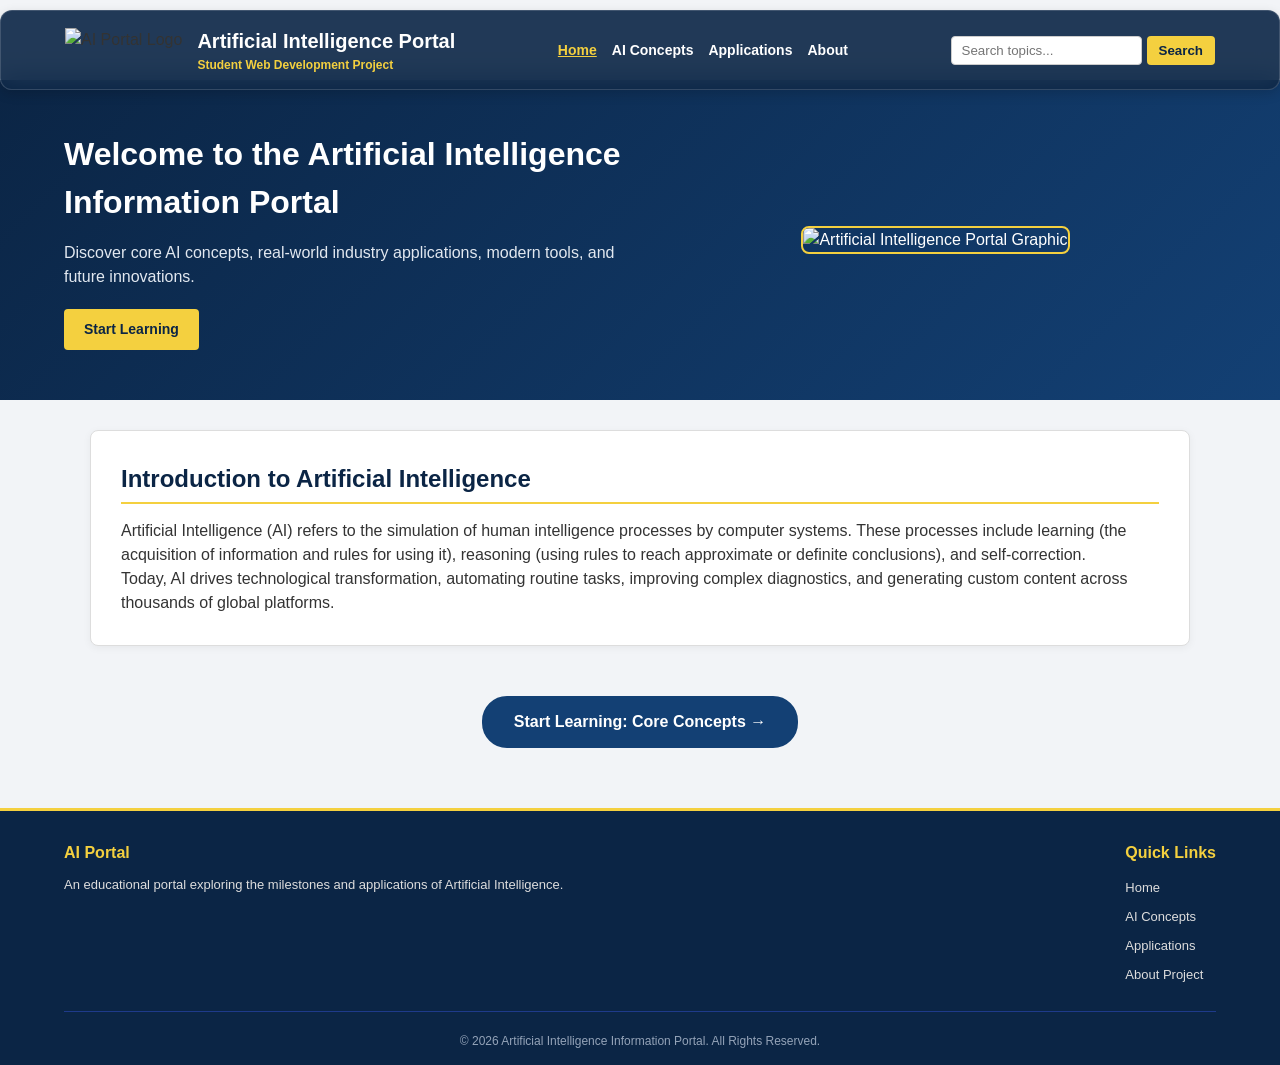
==== commit e339eaae: "Add files via upload Updated AI Information Portal website" ====
--- a/index.html
+++ b/index.html
@@ -1,34 +1,31 @@
 <!DOCTYPE html>
 <html lang="en">
-
 <head>
     <meta charset="UTF-8">
     <meta name="viewport" content="width=device-width, initial-scale=1.0">
     <title>Artificial Intelligence Information Portal - Home</title>
     <link rel="stylesheet" href="style.css">
 </head>
-
 <body>
 
     <header>
-        <div class="logo">
-            <h1>Artificial Intelligence Information Portal</h1>
-            <p>Student Web Development Project</p>
+        <div class="logo-container">
+            <img src="images/logo.png" alt="AI Portal Logo" class="site-logo">
+            <div class="title-text-group">
+                <h1>Artificial Intelligence Portal</h1>
+                <p>Student Web Development Project</p>
+            </div>
         </div>
-
         <nav>
             <ul>
                 <li><a href="index.html" class="active">Home</a></li>
                 <li><a href="concepts.html">AI Concepts</a></li>
                 <li><a href="applications.html">Applications</a></li>
                 <li><a href="about.html">About</a></li>
-                <li><a href="contact.html">Contact</a></li>
-                <li><a href="feedback.html">Feedback</a></li>
             </ul>
         </nav>
-
         <div class="search">
-            <input type="text" placeholder="Search AI Topics">
+            <input type="text" placeholder="Search topics...">
             <button type="button">Search</button>
         </div>
     </header>
@@ -36,106 +33,44 @@
     <section class="hero">
         <div class="hero-text">
             <h2>Welcome to the Artificial Intelligence Information Portal</h2>
-            <p>
-                Discover core AI concepts, real-world industry applications, modern tools, and future innovations.
-            </p>
+            <p>Discover core AI concepts, real-world industry applications, modern tools, and future innovations.</p>
             <a href="concepts.html" class="btn">Start Learning</a>
         </div>
         <div class="hero-image">
-            <img src="ai-image.png" alt="Artificial Intelligence Portal Graphic">
+            <img src="images/ai-image.png" alt="Artificial Intelligence Portal Graphic">
         </div>
     </section>
 
-    <main>
-        <section class="content">
-            <h2>What is Artificial Intelligence?</h2>
-            <p>
-                Artificial Intelligence (AI) enables computer systems to perform tasks requiring human-like cognitive abilities—such as pattern recognition, speech processing, visual analysis, and automated decision-making.
-            </p>
-        </section>
+    <div class="content">
+        <h2>Introduction to Artificial Intelligence</h2>
+        <p>Artificial Intelligence (AI) refers to the simulation of human intelligence processes by computer systems. These processes include learning (the acquisition of information and rules for using it), reasoning (using rules to reach approximate or definite conclusions), and self-correction.</p>
+        <p>Today, AI drives technological transformation, automating routine tasks, improving complex diagnostics, and generating custom content across thousands of global platforms.</p>
+    </div>
 
-        <section class="content">
-            <h2>Explore the Portal</h2>
-            <div class="card-container">
-                <div class="card">
-                    <h3>AI Concepts</h3>
-                    <p>Machine Learning, Deep Learning, Natural Language Processing, and Computer Vision.</p>
-                    <a href="concepts.html" class="btn-secondary">Explore Concepts →</a>
-                </div>
-                <div class="card">
-                    <h3>Applications</h3>
-                    <p>Real-world implementations across Healthcare, Finance, Transportation, and Education.</p>
-                    <a href="applications.html" class="btn-secondary">View Applications →</a>
-                </div>
-                <div class="card">
-                    <h3>About Project</h3>
-                    <p>Learn about the educational goal, technologies used, and website features.</p>
-                    <a href="about.html" class="btn-secondary">Read More →</a>
-                </div>
-                <div class="card">
-                    <h3>Get in Touch</h3>
-                    <p>Send feedback, questions, or inquiries through our responsive contact form.</p>
-                    <a href="contact.html" class="btn-secondary">Contact Us →</a>
-                </div>
+    <div class="page-link-container">
+        <a href="concepts.html" class="next-page-btn">Start Learning: Core Concepts →</a>
+    </div>
+
+    <footer>
+        <div class="footer-container">
+            <div class="footer-section">
+                <h3>AI Portal</h3>
+                <p>An educational portal exploring the milestones and applications of Artificial Intelligence.</p>
             </div>
-        </section>
-
-        <section class="ai-tools">
-            <div class="section-title">
-                <h2>Popular AI Tools</h2>
-                <p>Widely adopted technologies in modern workflows.</p>
+            <div class="footer-section">
+                <h3>Quick Links</h3>
+                <ul>
+                    <li><a href="index.html">Home</a></li>
+                    <li><a href="concepts.html">AI Concepts</a></li>
+                    <li><a href="applications.html">Applications</a></li>
+                    <li><a href="about.html">About Project</a></li>
+                </ul>
             </div>
-            <div class="card-container">
-                <div class="card">
-                    <h3>Google Gemini</h3>
-                    <p>Multimodal AI for research, creative writing, and coding support.</p>
-                </div>
-                <div class="card">
-                    <h3>Microsoft Copilot</h3>
-                    <p>Workspace AI assistant integrated across Windows and productivity software.</p>
-                </div>
-                <div class="card">
-                    <h3>GitHub Copilot</h3>
-                    <p>Automated pair-programming tool for software developers.</p>
-                </div>
-            </div>
-        </section>
-    </main>
-
-    <section class="cta">
-        <h2>Ready to Dive Deeper?</h2>
-        <p>Start learning fundamental AI concepts now.</p>
-        <a href="concepts.html" class="cta-btn">Explore AI Concepts</a>
-    </section>
-
-  <footer>
-    <div class="footer-container">
-        <div class="footer-section">
-            <h3>Artificial Intelligence Information Portal</h3>
-            <p>An educational project covering core Artificial Intelligence fundamentals.</p>
         </div>
-        <div class="footer-section">
-            <h3>Quick Links</h3>
-            <ul>
-                <li><a href="index.html" class="active">Home</a></li>
-                <li><a href="concepts.html">AI Concepts</a></li>
-                <li><a href="applications.html">Applications</a></li>
-                <li><a href="about.html">About</a></li>
-                <li><a href="contact.html">Contact</a></li>
-                <li><a href="feedback.html">Feedback</a></li>
-            </ul>
-        </div>
-        <div class="footer-section">
-            <h3>Contact</h3>
-            <p>Location: Gujarat, India</p>
-        </div>
-    </div>
-    
-    <p class="copyright">
-        © 2026 Artificial Intelligence Information Portal | All Rights Reserved.
-    </p>
-</footer>
+        <hr>
+        <p class="copyright">&copy; 2026 Artificial Intelligence Information Portal. All Rights Reserved.</p>
+    </footer>
 
     <script src="script.js"></script>
 </body>
-</html>+</html>
--- a/style.css
+++ b/style.css
@@ -12,7 +12,7 @@
 }
 
 header {
-    background: rgba(11, 37, 69, 0.80);
+    background: rgba(11, 37, 69, 0.90);
     backdrop-filter: blur(12px);
     -webkit-backdrop-filter: blur(12px);
     border: 1px solid rgba(255, 255, 255, 0.15);
@@ -25,14 +25,30 @@
     justify-content: space-between;
     align-items: center;
     flex-wrap: wrap;
-}
-.logo h1 {
-    font-size: 22px;
-}
-
-.logo p {
+    box-shadow: 0 4px 12px rgba(0, 0, 0, 0.15);
+}
+
+.logo-container {
+    display: flex;
+    align-items: center;
+    gap: 15px;
+}
+
+.site-logo {
+    height: 45px;
+    width: auto;
+    object-fit: contain;
+}
+
+.title-text-group h1 {
+    font-size: 20px;
+    color: #ffffff;
+}
+
+.title-text-group p {
     font-size: 12px;
     color: #f4d03f;
+    font-weight: bold;
 }
 
 nav ul {
@@ -46,6 +62,7 @@
     text-decoration: none;
     font-weight: bold;
     font-size: 14px;
+    transition: color 0.2s ease;
 }
 
 nav ul li a:hover,
@@ -54,19 +71,27 @@
     text-decoration: underline;
 }
 
+.search {
+    display: flex;
+    gap: 5px;
+}
+
 .search input {
     padding: 6px 10px;
     border: 1px solid #ccc;
     border-radius: 4px;
+    outline: none;
 }
 
 .search button {
     padding: 6px 12px;
     background-color: #f4d03f;
+    color: #0b2545;
     border: none;
     border-radius: 4px;
     cursor: pointer;
     font-weight: bold;
+    transition: background-color 0.2s ease;
 }
 
 .search button:hover {
@@ -74,9 +99,9 @@
 }
 
 .hero {
-    background-color: #134074;
-    color: #ffffff;
-    padding: 40px 5%;
+    background: linear-gradient(135deg, #0b2545 0%, #134074 100%);
+    color: #ffffff;
+    padding: 50px 5%;
     display: flex;
     align-items: center;
     gap: 30px;
@@ -89,32 +114,37 @@
 .hero-text h2 {
     font-size: 32px;
     margin-bottom: 15px;
+    color: #ffffff;
 }
 
 .hero-text p {
     font-size: 16px;
     margin-bottom: 20px;
+    color: #e2e8f0;
 }
 
 .hero-text-center {
+    text-align: center;
     width: 100%;
-    text-align: center;
-}
-
-.btn, .btn-secondary {
+}
+
+.btn, .btn-secondary, .cta-btn {
     display: inline-block;
     background-color: #f4d03f;
-    color: #000000;
+    color: #0b2545;
     padding: 10px 20px;
     text-decoration: none;
     border-radius: 4px;
     font-weight: bold;
     font-size: 14px;
-}
-
-.btn:hover, .btn-secondary:hover {
+    text-align: center;
+    transition: all 0.2s ease;
+}
+
+.btn:hover, .btn-secondary:hover, .cta-btn:hover {
     background-color: #ffffff;
     color: #0b2545;
+    transform: translateY(-1px);
 }
 
 .hero-image {
@@ -126,7 +156,7 @@
     max-width: 100%;
     height: auto;
     border-radius: 8px;
-    border: 2px solid #ffffff;
+    border: 2px solid #f4d03f;
 }
 
 .content {
@@ -137,6 +167,7 @@
     padding: 30px;
     border-radius: 8px;
     border: 1px solid #ddd;
+    box-shadow: 0 2px 8px rgba(0,0,0,0.05);
 }
 
 .content h2 {
@@ -146,28 +177,37 @@
     padding-bottom: 5px;
 }
 
-/* --- Consolidated Clean Card Layout --- */
 .card-container {
-    display: flex;
-    flex-wrap: wrap;
-    gap: 20px;
+    display: grid;
+    grid-template-columns: repeat(auto-fit, minmax(280px, 1fr));
+    gap: 25px;
     margin-top: 20px;
 }
 
 .card {
     background-color: #fafafa;
     border: 1px solid #cccccc;
+    border-radius: 8px;
+    padding: 20px;
+    display: flex;
+    flex-direction: column;
+    justify-content: flex-start;
+    transition: border-color 0.2s ease, transform 0.2s ease;
+}
+
+.card:hover {
+    border-color: #f4d03f;
+    background-color: #ffffff;
+    transform: translateY(-3px);
+    box-shadow: 0 4px 12px rgba(11, 37, 69, 0.08);
+}
+
+.card-img {
+    width: 100%;
+    height: 160px;
+    object-fit: cover;
     border-radius: 6px;
-    padding: 20px;
-    flex: 1 1 250px;
-    display: flex;
-    flex-direction: column;
-    justify-content: space-between;
-}
-
-.card:hover {
-    border-color: #134074;
-    background-color: #ffffff;
+    margin-bottom: 15px;
 }
 
 .card h3 {
@@ -182,103 +222,59 @@
     margin-bottom: 15px;
 }
 
-.technologies,
-.ai-tools,
-.why-us {
-    padding: 40px 5%;
-    text-align: center;
-}
-
-.section-title h2,
-.technologies h2 {
-    color: #0b2545;
+.cta {
+    background: linear-gradient(135deg, #134074 0%, #0b2545 100%);
+    color: #ffffff;
+    text-align: center;
+    padding: 40px 20px;
+    margin: 40px auto;
+    width: 90%;
+    max-width: 1100px;
+    border-radius: 8px;
+}
+
+.cta h2 {
+    color: #ffffff;
     margin-bottom: 10px;
 }
 
-.cta {
-    background-color: #0b2545;
-    color: #ffffff;
-    text-align: center;
-    padding: 40px 20px;
-}
-
-.cta h2 {
-    margin-bottom: 10px;
-}
-
 .cta p {
+    color: #cbd5e1;
     margin-bottom: 20px;
 }
 
-.cta-btn {
+.page-link-container {
+    text-align: center;
+    margin: 30px auto;
+    padding: 20px;
+}
+
+.next-page-btn {
+    display: inline-block;
+    background-color: #134074;
+    color: #ffffff;
+    padding: 12px 30px;
+    text-decoration: none;
+    border-radius: 25px;
+    font-weight: bold;
+    font-size: 16px;
+    border: 2px solid #134074;
+    transition: all 0.3s ease;
+}
+
+.next-page-btn:hover {
     background-color: #f4d03f;
-    color: #000000;
-    padding: 12px 25px;
-    text-decoration: none;
-    font-weight: bold;
-    border-radius: 20px;
-    display: inline-block;
-}
-
-.cta-btn:hover {
-    background-color: #ffffff;
-}
-
-.contact-section {
-    padding: 40px 5%;
-    text-align: center;
-}
-
-.contact-form {
-    max-width: 500px;
-    margin: 20px auto;
-    background-color: #ffffff;
-    padding: 25px;
-    border: 1px solid #ccc;
-    border-radius: 8px;
-    text-align: left;
-}
-
-.form-group {
-    margin-bottom: 15px;
-}
-
-.form-group label {
-    display: block;
-    margin-bottom: 5px;
-    font-weight: bold;
-    font-size: 14px;
-}
-
-.contact-form input,
-.contact-form textarea,
-.contact-form select {
-    width: 100%;
-    padding: 8px 10px;
-    border: 1px solid #bbb;
-    border-radius: 4px;
-    font-size: 14px;
-}
-
-.submit-btn {
-    width: 100%;
-    background-color: #0b2545;
-    color: #ffffff;
-    border: none;
-    padding: 10px;
-    border-radius: 4px;
-    font-weight: bold;
-    cursor: pointer;
-}
-
-.submit-btn:hover {
-    background-color: #134074;
+    color: #0b2545;
+    border-color: #f4d03f;
+    transform: translateY(-2px);
 }
 
 footer {
     background-color: #0b2545;
     color: #ffffff;
     padding: 30px 5% 15px 5%;
+    margin-top: 40px;
+    border-top: 3px solid #f4d03f;
 }
 
 .footer-container {
@@ -316,27 +312,66 @@
 footer hr {
     margin: 20px 0;
     border: 0;
-    border-top: 1px solid #334155;
+    border-top: 1px solid #1e3a8a;
 }
 
 .copyright {
     text-align: center;
     font-size: 12px;
-    color: #aaa;
+    color: #94a3b8;
 }
 
 @media (max-width: 768px) {
     header, .hero {
         flex-direction: column;
         text-align: center;
+        gap: 15px;
+    }
+    
+    .logo-container {
+        flex-direction: column;
+        gap: 8px;
+        margin-bottom: 10px;
     }
 
     nav ul {
         flex-wrap: wrap;
         justify-content: center;
+        gap: 10px;
     }
 
     .search {
         margin-top: 10px;
+        width: 100%;
+        display: flex;
+        justify-content: center;
+        gap: 5px;
+    }
+
+    .card-container {
+        grid-template-columns: 1fr !important; 
+        gap: 16px !important;
+    }
+
+    .card {
+        width: 100% !important;
+        padding: 15px !important;
+    }
+
+    .card-img {
+        height: 180px !important;
+        margin-bottom: 12px !important;
+    }
+
+    .content {
+        width: 95% !important;
+        padding: 15px !important;
+        margin: 15px auto !important;
+    }
+
+    .footer-container {
+        flex-direction: column;
+        text-align: center;
+        gap: 25px;
     }
 }
